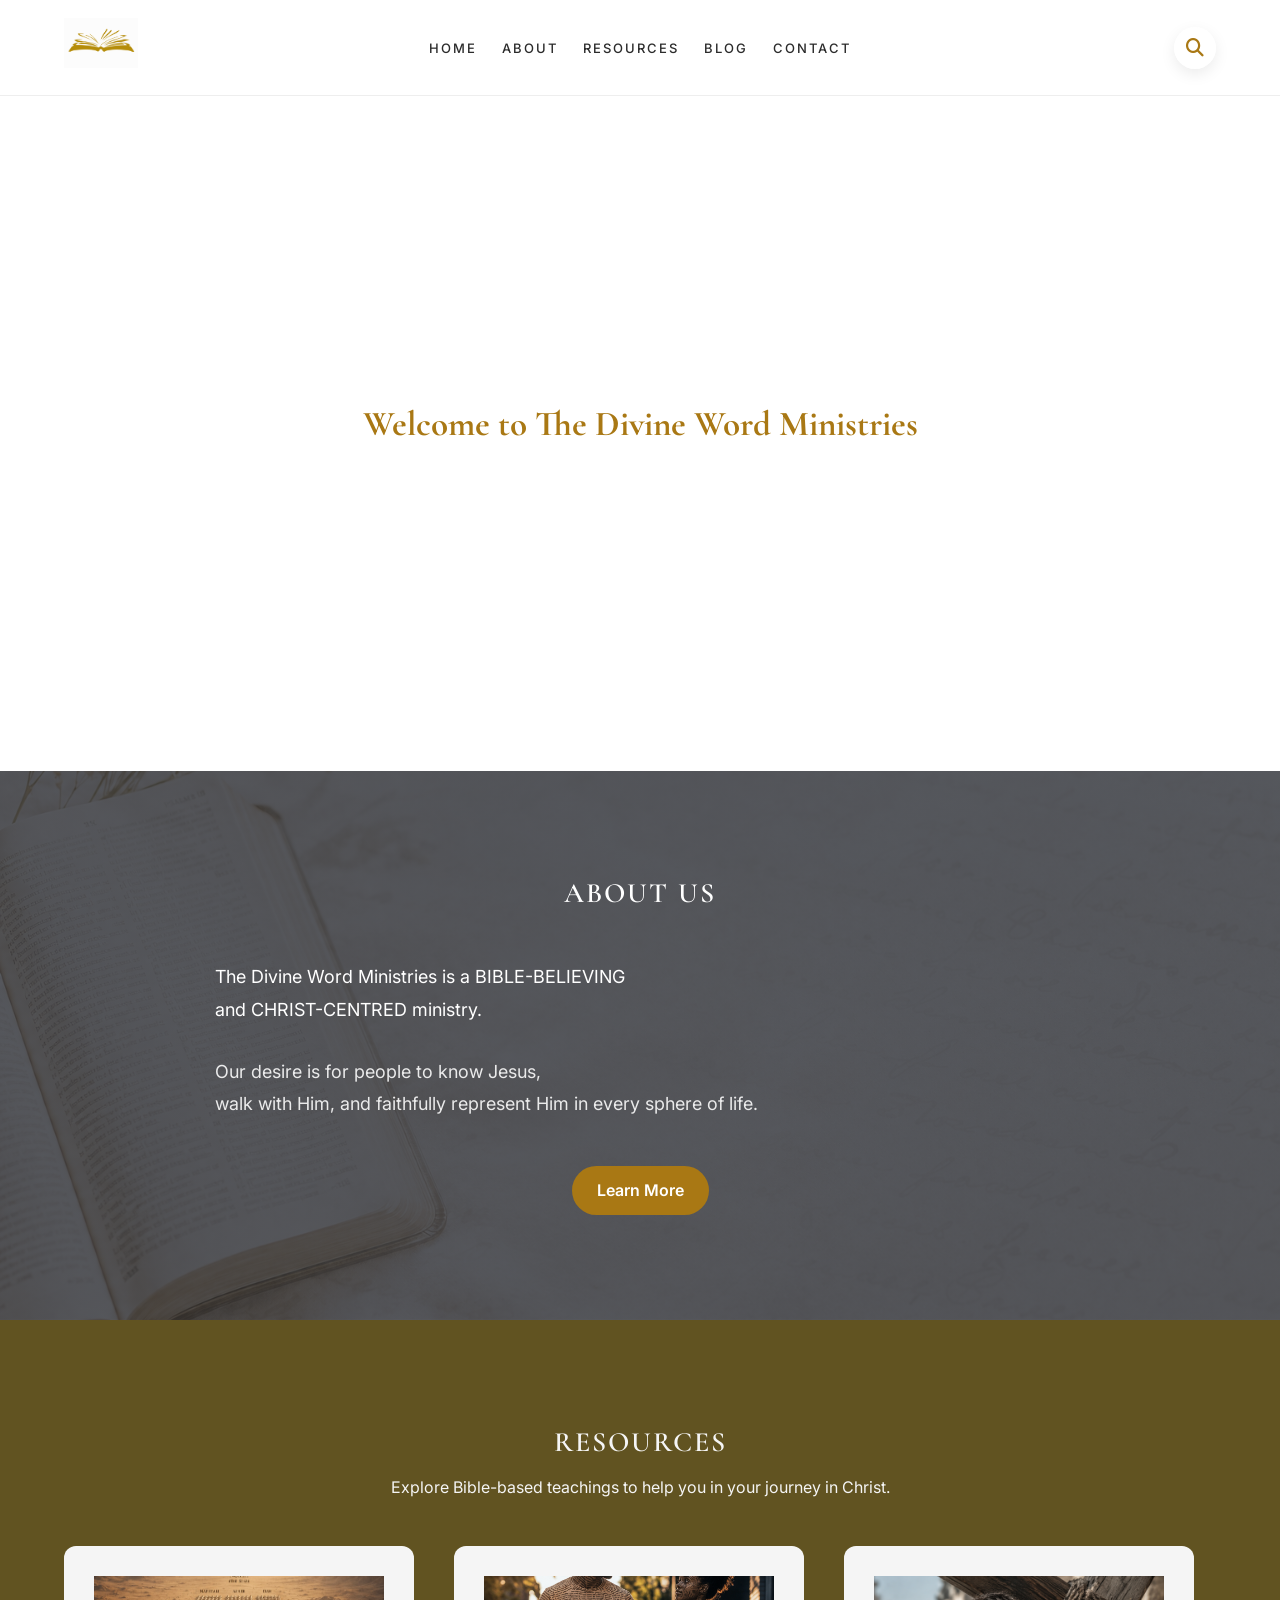
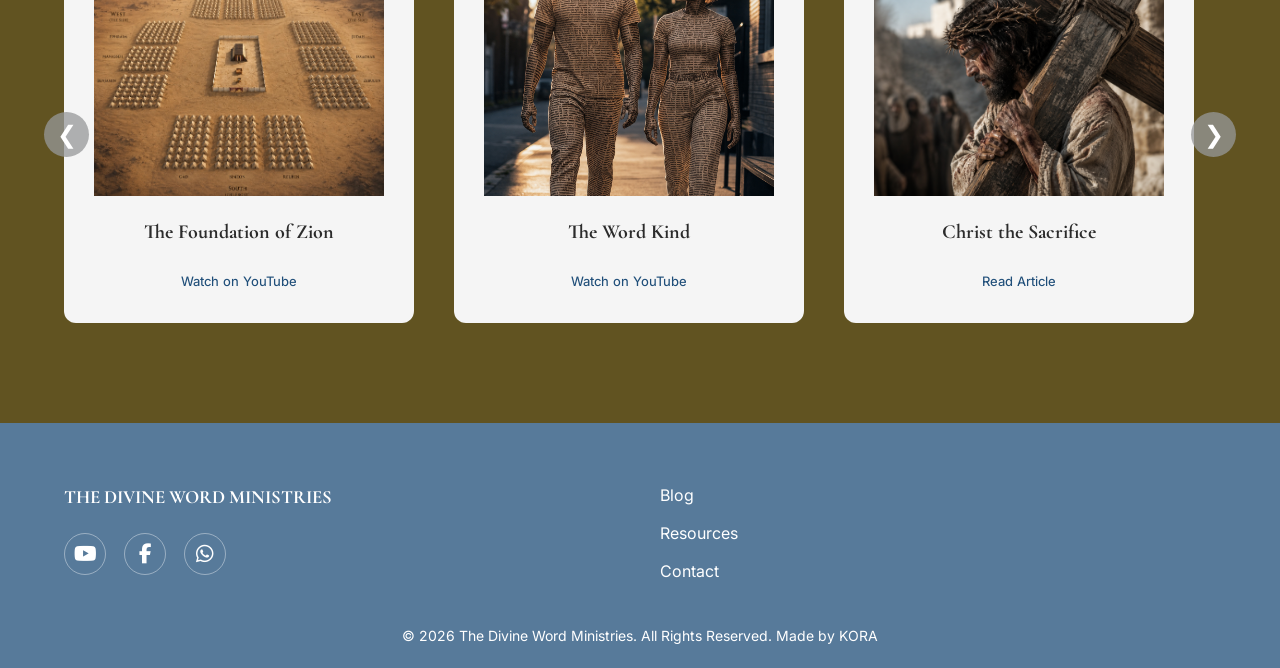
==== index.html @ 5ce54ec6 "touchups" ====
<!DOCTYPE html>
<html lang="en">
<head>
    <meta charset="UTF-8">
    <meta name="viewport" content="width=device-width, initial-scale=1.0">
    <title>The Divine Word Ministries | Teaching Christ. Raising Christ-centred People.</title>
    <link rel="icon" type="image/png" href="images/logo.png">
    <link rel="preconnect" href="https://fonts.googleapis.com">
    <link rel="preconnect" href="https://fonts.gstatic.com" crossorigin>
    <link href="https://fonts.googleapis.com/css2?family=Cormorant+Garamond:wght@500;600;700&family=Inter:wght@300;400;500;600&display=swap" rel="stylesheet">
    <link rel="stylesheet" href="https://cdnjs.cloudflare.com/ajax/libs/font-awesome/6.5.2/css/all.min.css">
    <link rel="stylesheet" href="styles.css">
   
</head>

<body>
<!-- ================= NAVIGATION ================= -->
<header>
    <div class="container nav-container">
        <!-- LOGO (IMAGE) -->
        <a href="index.html" class="logo">
            <img src="images/logo.png" alt="Divine Word Ministries Logo">
        </a>

        <nav>
            <ul class="nav-links">
                <li><a href="index.html">HOME</a></li>
                <li><a href="about.html">ABOUT</a></li>
                <li><a href="resources.html">RESOURCES</a></li>
                <li><a href="blog.html">BLOG</a></li>
                <li><a href="contact.html">CONTACT</a></li>
            </ul>
        </nav>

         <!-- SEARCH BUTTON -->
<div class="nav-actions">
    <a href="#" class="search-btn" aria-label="Search">
        <i class="fas fa-search"></i>
    </a>
</div>

        <!-- MOBILE MENU -->
        <div class="menu-btn">
            ☰
        </div>
    </div>

</header>
<!-- ================= HERO ================= -->
<section class="hero reveal">
    <div class="overlay" style="background-color: white;"></div>
    <div class="hero-content">
        <h1 style="color: var(--gold)">
            Welcome to The Divine Word Ministries</h1>

    </div>
</section>

<!-- ================= ABOUT PREVIEW ================= -->
<section class="about-preview reveal">
    <div class="container">
        <div class="section-heading">
            <h2 style="color: white;">
                About Us
            </h2>
        </div>
        <div class="about-content">
            
<p style="color:white">
The Divine Word Ministries is a 
<span style="color:white">
BIBLE-BELIEVING
</span>
<br>

and <span> CHRIST-CENTRED</span>
ministry.
</p>
            <p>Our desire is for people to know Jesus, <br>
                walk with Him,
               and faithfully represent Him in every sphere of life.</p>

            <div class="about-buttons">

                <a href="RESOURCES.html" class="btn gold">
                    Learn More</a>
            </div>
        </div>
    </div>

</section>

<!-- ================= RESOURCES ================= -->

<section class="resources reveal">
    <div class="container">
        <div class="section-heading">
            <h2 style="color: whitesmoke;">Resources</h2>
            <p style="color: whitesmoke;">Explore Bible-based teachings to help you in your journey in Christ.</p>
        </div>

        <div class="carousel-wrapper">
            <button class="carousel-btn left" onclick="scrollCarousel(this, -1)">
                &#10094;
            </button>

            <div class="resource-carousel">

                <!-- TEACHING CARD -->
                <div class="resource-slide">
                    <div class="resource-image">
                        <img src="images/zion.jpeg"
                             alt="Teaching">
                    </div>

                    <h4>
                       The Foundation of Zion
                    </h4>

                    <a href="https://youtu.be/WoTXXRtSz5A?si=sZ7Jd8FcUaFbHVf3"
                       target="_blank"
                       class="resource-link">
                       Watch on YouTube
                    </a>
                </div>

                <!-- TEACHING CARD -->

                <div class="resource-slide">

                    <div class="resource-image">
                        <img src="images/wordKind.png"
                             alt="Teaching">
                    </div>

                    <h4> The Word Kind</h4>
                    <a href="https://youtu.be/MDcb3KrWJTg?si=JA8hSaczJom7BCv"
                       target="_blank"
                       class="resource-link">
                       Watch on YouTube
                  </a>
                </div>

                <!-- BLOG CARD -->
                <div class="resource-slide">

                    <div class="resource-image">
                        <img src="images/Jesus.png"
                             alt="Jesus Christ">
                    </div>

                    <h4>Christ the Sacrifice</h4>

                    <a href="blog.html"
                       class="resource-link">
                       Read Article
                    </a>
                </div>

                <!-- BLOG CARD -->
                <div class="resource-slide">
                    <div class="resource-image">
                        <img src="images/harvest.png"
                             alt="Jesus Christ">
                    </div>

                    <h4>A Harvest of Many Seasons</h4>
                    <a href="harvest.html"
                       class="resource-link">
                       Read Article
                    </a>
                </div>
            </div>
            <button class="carousel-btn right" onclick="scrollCarousel(this, 1)">
                &#10095;
            </button>
        </div>
    </div>
</section>

<!-- ================= FOOTER ================= -->
<footer>
    <div class="container footer-grid">
        <div>
            <h3>
                THE DIVINE WORD MINISTRIES
        <div class="social-links">

    <a href="https://youtube.com/"
       target="_blank"
       aria-label="YouTube">
        <i class="fab fa-youtube"></i>
    </a>

    <a href="https://facebook.com/"
       target="_blank"
       aria-label="Facebook">
        <i class="fab fa-facebook-f"></i>
    </a>

    <a href="https://whatsapp.com/channel/0027VbCUIrP6rsR1pr3t3K3R"
       target="_blank"
       aria-label="WhatsApp">
        <i class="fab fa-whatsapp"></i>
    </a>

</div>
        </div>
        <div>
             <ul class="footer-links">
                <li><a href="resources.html">Blog</a></li>
                <li><a href="blog.html">Resources</a></li>
                <li><a href="contact.html">Contact</a></li>
            </ul>
        </div>
    </div>

    <div class="copyright">
        © 2026 The Divine Word Ministries.
        All Rights Reserved. Made by KORA
    </div>

</footer>

<script>
function scrollCarousel(button, direction) {
    const carousel = button.parentElement.querySelector(".resource-carousel");
    carousel.scrollBy({
        left: direction * 350,
        behavior: "smooth"
    });
}

/* ================= SCROLL REVEAL ================= */
const reveals = document.querySelectorAll(".reveal");
function revealSections() {

    reveals.forEach(section => {
        const windowHeight = window.innerHeight;
        const sectionTop = section.getBoundingClientRect().top;

        if (sectionTop < windowHeight - 120) {
            section.classList.add("active");
        }
    });

}
window.addEventListener("scroll", revealSections);
window.addEventListener("load", revealSections);

</script>

</body>
</html>
---- styles.css ----
/* ================= ROOT VARIABLES ================= */

:root {
    --navy: #1F4E79;
    --gold: #A97814;
    --white: #FFFFFF;
    --light: #F6F8FB;
    --text: #2B2B2B;
}

html {
    scroll-behavior: smooth;
}


/* ================= RESET ================= */

* {
    transition: all 0.25s ease-in-out;
    margin: 0;
    padding: 0;
    box-sizing: border-box;
}

body {
    font-family: 'Inter', sans-serif;
    color: var(--text);
    background: var(--white);
    line-height: 1.6;
}

/* ================= CONTAINER ================= */

.container {
    width: 90%;
    max-width: 1200px;
    margin: auto;
}

/* ================= NAVIGATION ================= */

header {
    position: sticky;
    top: 0;
    background: var(--white);
    z-index: 1000;
    border-bottom: 1px solid #eee;
}

.nav-container {
    display:grid;
    grid-template-columns:1fr auto 1fr;
    align-items:center;
    padding:18px 0;
}

nav{
    grid-column:2;
    justify-self:center;
}

.logo {
    font-family: 'Cormorant Garamond', serif;
    font-size: 19px;
    font-weight: 700;
    color: var(--navy);
    text-decoration: none;
    grid-column:1;
}

.logo img {
    height: 50px;
    width: auto;
    object-fit: contain;
    animation: breathe 5s ease-in-out infinite;
    transform-origin: center;
}

@keyframes breathe {
    0%, 100% {
        transform: scale(1) translateY(0);
    }

    50% {
        transform: scale(1.03) translateY(-2px);
    }
}

.nav-links {
    display: flex;
    gap: 25px;
    list-style: none;
}

.nav-links a {
    text-decoration: none;
    color: var(--text);
    position: relative;
    font-weight: 500;
    text-transform: uppercase;
    font-size: 13px;
    transition: 0.3s;
    font-family: 'Inter', sans-serif;
    letter-spacing: 2px;
}

.nav-links a::after {
    content: "";
    position: absolute;
    left: 0;
    bottom: -5px;
    width: 0%;
    height: 2px;
    background: var(--gold);
    transition: width 0.3s ease;
}

.nav-links a:hover::after {
    width: 100%;
}

.nav-links a:hover {
    color: var(--gold);
}

/* RIGHT NAV ACTIONS */
.nav-actions {
    justify-self: end;
    display:flex;
    align-items:center;
    grid-column:3;
}


/* SEARCH BUTTON */

.search-btn {
    width: 42px;
    height: 42px;
    display: flex;
    align-items: center;
    justify-content: center;
    border-radius: 50%;
    color: var(--gold);
    background: rgba(255,255,255,0.8);
    font-size: 18px;
    text-decoration: none;
    transition: .3s ease;
    box-shadow: 0 5px 15px rgba(0,0,0,.08);
}

.search-btn:hover {
    background: var(--gold);
    color: white;
    transform: translateY(-2px);
}

/* Mobile menu button */

.menu-btn {
    display: none;
    font-size: 26px;
    cursor: pointer;
}

/* ================= HERO ================= */

.hero{
    position:relative;
    height:75vh;
    display:flex;
    align-items:center;
    justify-content:center;
    text-align:center;
    color:var(--navy);
    background:url("images/hero.jpg") center/cover no-repeat;

}

.hero .overlay{
    position:absolute;
    inset:0;
    background:rgba(31, 78, 121, 0.75);
}

.hero-content{
    position:relative;
    max-width:800px;
    padding:20px;
}

.hero-small{
    font-family:'Inter',sans-serif;
    text-transform:uppercase;
    letter-spacing:2px;
    font-size:14px;
    font-weight:600;
    color:white;
}

.hero h1{
    font-family:'Cormorant Garamond',serif;
    font-size:35px;
    line-height:1.2;
    margin-bottom:20px;
    color:white;

}

.hero p{
    font-size:17px;
    margin-bottom:30px;
    color:rgb(245, 232, 232);
}

/* ================= BUTTONS ================= */

.btn {
    display: inline-block;
    padding: 12px 25px;
    border-radius: 30px;
    text-decoration: none;
    font-weight: 600;
    transition: 0.3s;
    margin: 5px;
}

.btn.gold {
    background: var(--gold);
    color: var(--white);
}

.btn.gold:hover {
    background: #c49f2f;
}

.btn.white{

    border:2px solid var(--navy);

    color:var(--navy);

}

.btn.white:hover{

    background:var(--navy);

    color:white;

}
/* ================= SECTIONS ================= */

section {
    padding: 80px 0;
}

.section-heading {
    text-align: center;
    margin-bottom: 50px;
}

.section-heading h2 {
    font-family: 'Cormorant Garamond', serif;
    font-size: 42px;
    font-weight: 600;
    text-transform: uppercase;
    letter-spacing: 2px;
    color: var(--gold);
}
.section-heading p {
    margin-top: 10px;
    color: #353535;
}

/* ================= ABOUT PREVIEW ================= */
.about-preview{
    position:relative;
    padding:100px 0;
    background:
        linear-gradient(
            rgba(10,15,25,.68),
            rgba(10,15,25,.68)
        ),
        url("images/blog.png");
    background-size:cover;
    background-position:center;
    background-repeat:no-repeat;
    background-attachment:fixed;
}

.about-content{
    max-width:850px;
    margin:auto;
    text-align:justify;
}

.intro-text{
    font-family: 'Inter', sans-serif;
    color: var(--black);
    font-size: 20px;
    margin: 20px 0;
    line-height:1.4;
    color:rgba(255,255,255,.95);
    font-weight:300;
}

.intro-text span{
    color:var(--gold);
    font-weight:600;
    text-transform:uppercase;
}

.about-content p:not(.intro-text){
    font-family:'Inter',sans-serif;
    font-size:18px;
    line-height:1.8;
    margin-top:30px;
    color:rgba(255,255,255,.88);

}

.about-buttons{
    margin-top:40px;
    display:flex;
    justify-content:center;
    gap:20px;

}
/* ================= SECONDARY BUTTON ================= */

.btn.outline {
    background: transparent;
    color: white;
    border: 2px solid white;
}

.btn.outline:hover {
    background: var(--navy);
    color: white;
}

/* ================= RESOURCES ================= */
.resources{
    background:
        #615321
        url("images/hero.jpg");
    background-size: cover;
    background-position: center;
    padding:100px 0;
}

.resources h2{
    color: white;
}


.carousel-wrapper {
    position: relative;
    display: flex;
    align-items: center;
}

.resource-carousel {
    display: flex;
    gap: 40px;
    overflow: hidden;
    scroll-behavior: smooth;
    width: 100%;
}

.resource-slide {
    min-width: 350px;
    background: whitesmoke;
    padding: 30px;
    border-radius: 12px;
    text-align: center;
    transition: 0.3s ease;
}

.resource-slide:hover {
    transform: translateY(-5px);
    box-shadow: 0 10px 25px rgba(0,0,0,0.08);
}


.resource-slide h4 {
    font-family: 'Cormorant Garamond', serif;
    color: var(--black);
    font-size: 20px;
    margin: 20px 0;
}

.resource-link {
    color: var(--navy);
    text-decoration: none;
    font-weight: 450;
    font-size: small;
}

.resource-link:hover {
    opacity: 0.75;
}

/* ================= RESOURCE IMAGE ================= */
.resource-image {
    width: 100%;
    height: 220px;
    overflow: hidden;
    margin-bottom: 20px;
}

.resource-image img {

    width:100%;
    height:100%;
    object-fit:cover;
    display:block;
    transition: transform 0.3s ease;

}

.resource-slide:hover .resource-image img {
    transform: scale(1.05);
}

/* ================= CAROUSEL BUTTONS ================= */
.carousel-btn {
    position: absolute;
    z-index: 5;
    width: 45px;
    height: 45px;
    border-radius: 50%;
    border: white;
    background: rgba(151, 152, 154, 0.75);
    color: white;
    font-size: 24px;
    cursor: pointer;
    transition: 0.3s ease;
}

.carousel-btn:hover {
    transform: scale(1.1);
}

.carousel-btn.left {
    left: -20px;
}

.carousel-btn.right {
    right: -20px;
}

/* ================= FOOTER ================= */

footer {
    
    background: rgba(31, 78, 121, 0.75);
    color: var(--white);
    padding: 60px 0 20px;
    box-shadow: 0 -4px 20px rgba(0,0,0,0.08);
}

.footer-grid {
    display: grid;
    grid-template-columns: 1fr 1fr;
    gap: 40px;
}

footer h3, footer h4 {
    font-family: 'Cormorant Garamond', serif;
    margin-bottom: 10px;
}

footer p {
    margin-bottom: 8px;
}

/* ================= SOCIAL ICONS ================= */
.social-links {
    display: flex;
    gap: 18px;
    margin-top: 20px;
}

.social-links a {
    width: 42px;
    height: 42px;
    display: flex;
    align-items: center;
    justify-content: center;
    border-radius: 50%;
    color: white;
    font-size: 20px;
    text-decoration: none;
    border: 1px solid rgba(255,255,255,0.4);
    transition: 0.3s ease;
}

.social-links a:hover {
    color: var(--gold);
    background: white;
    transform: translateY(-4px);
}

.copyright {
    text-align: center;
    margin-top: 40px;
    font-size: 14px;
}

.footer-links{
    display:flex;
    list-style: none;
    flex-direction:column;
    gap:12px;
}

.footer-links a{
    color:white;
    text-decoration:none;
    transition:.3s ease;
}

.footer-links a:hover{
    color:rgb(102, 93, 40);
    padding-left:5px;
}

/* ================= SCROLL REVEAL ================= */

.reveal {
    opacity: 0;
    transform: translateY(60px);
    transition:
        opacity 0.9s ease,
        transform 0.9s ease;
}


.reveal.active {
    opacity: 1;
    transform: translateY(0);
}

/* ==========================================
   BLOG PAGE BACKGROUND
========================================== */
body.blog-page{

    background-image:
        linear-gradient(
            rgba(244,243,239,0.45),
            rgba(248,246,240,0.45)
        ),
        url("images/blog.png");
    background-size:cover;
    background-position:center;
    background-repeat:no-repeat;
    background-attachment:fixed;
    min-height:100vh;
}
.blog-hero{
    padding:100px 0 60px;
}

/* ==========================================
   FEATURED ARTICLE
========================================== */

.featured-blog{
    padding:70px 0;
}


.featured-blog .container{
    max-width:1100px;
    margin:auto;
    display:grid;
    grid-template-columns: 1fr 1fr;
    gap:45px;
    align-items:center;
    background:rgba(236, 229, 229, 0.95);
    padding:35px;
    border-radius:18px;
    backdrop-filter:blur(8px);
    box-shadow:
    0 15px 40px rgba(0,0,0,.08);
}


.featured-blog img{
    width:100%;
    height:380px;
    object-fit:cover;
    border-radius:15px;
}


.featured-content h2{
    font-family:'Cormorant Garamond',serif;
    color:var(--navy);
    font-size:30px;
    line-height:1.1;
    margin-bottom:20px;
}

.featured-content p{
    font-size:17px;
    line-height:1.8;
    color:#353434;
    margin-bottom:30px;
}

/* ==========================================
   ARTICLE GRID
========================================== */
.blog-grid{
    padding:70px 0 100px;
}
.blog-grid .container{
    max-width:1100px;
    margin:auto;
}

.section-heading{
    text-align:center;
    margin-bottom:45px;
}

.section-heading h2{
    font-family:'Cormorant Garamond',serif;
    font-size:28px;
    color:var(--navy);
}

.articles{
    display:grid;
    grid-template-columns:repeat(3,1fr);
    gap:30px;
}

/* ==========================================
   ARTICLE CARDS
========================================== */
.article-card{
    background:rgba(255,255,255,.96);
    border-radius:16px;
    overflow:hidden;
    box-shadow:
    0 12px 35px rgba(0,0,0,.07);
    transition:.35s ease;
}

.article-card:hover{
    transform:translateY(-8px);
}

.article-card img{
    width:100%;
    height:210px;
    object-fit:cover;
}

.article-card h3{
    font-family:'Cormorant Garamond',serif;
    color:var(--black);
    font-size:20px;
    line-height:1.2;
    margin:20px 25px 15px;
}

.article-card a{
    display:inline-block;
    margin:0 25px 25px;
    color:var(--gold);
    text-decoration:none;
    font-weight:600;
    letter-spacing:1px;
}

/* ================= ARTICLE PAGE ================= */
.article-page{
    padding:90px 0 120px;
}

.article-container{
    max-width:1100px;
}

.article-intro{
    display:grid;
    grid-template-columns:420px 1fr;
    gap:55px;
    align-items:center;
    margin-bottom:70px;
}

.article-image img{
    width:100%;
    height:500px;
    object-fit:cover;
    border-radius:20px;
    box-shadow:0 25px 50px rgba(0,0,0,.12);
}

.article-category{
    color:var(--gold);
    letter-spacing:3px;
    text-transform:uppercase;
    font-size:13px;
    font-weight:600;
}

.article-summary h2{
    font-family:'Cormorant Garamond',serif;
    font-size:52px;
    color:var(--gold);
    margin:15px 0
}

.article-scripture{
    font-size:20px;
    color:#555;
    line-height:1.8;
    margin-bottom:30px;
}

.article-summary p{
    line-height:2;
    color:#444;
}

.article-body{
    max-width:850px;
    margin:auto;
}

.article-body p{
    margin-bottom:30px;
    font-size:18px;
    line-height:2;
    text-align:justify;
    color:#444;
}

/* ==========================================
   RESPONSIVE
========================================== */


@media(max-width:900px){

    .featured-blog .container{
        grid-template-columns:1fr;
    }

    .articles{
        grid-template-columns:repeat(2,1fr);
    }
}

@media(max-width:600px){
    .articles{
        grid-template-columns:1fr;
    }
    .featured-content h2{
        font-size:38px;
    }
}
/* ================= RESPONSIVE ================= */

@media (max-width: 768px) {

    .nav-links {
        display: none;
        flex-direction: column;
        background: var(--white);
        position: absolute;
        top: 70px;
        right: 20px;
        padding: 20px;
        box-shadow: 0 10px 20px rgba(0,0,0,0.1);
    }

    .menu-btn {
        display: block;
    }

    .hero h1 {
        font-size: 34px;
    }

     .about-grid{
        grid-template-columns:1fr;
    }


    .about-image img{
        height:350px;
    }


    .about-content h3{

        font-size:36px;

    }

    .resource-grid {
        grid-template-columns: 1fr;
    }

    .footer-grid {
        grid-template-columns: 1fr;
        text-align: center;
    }
}
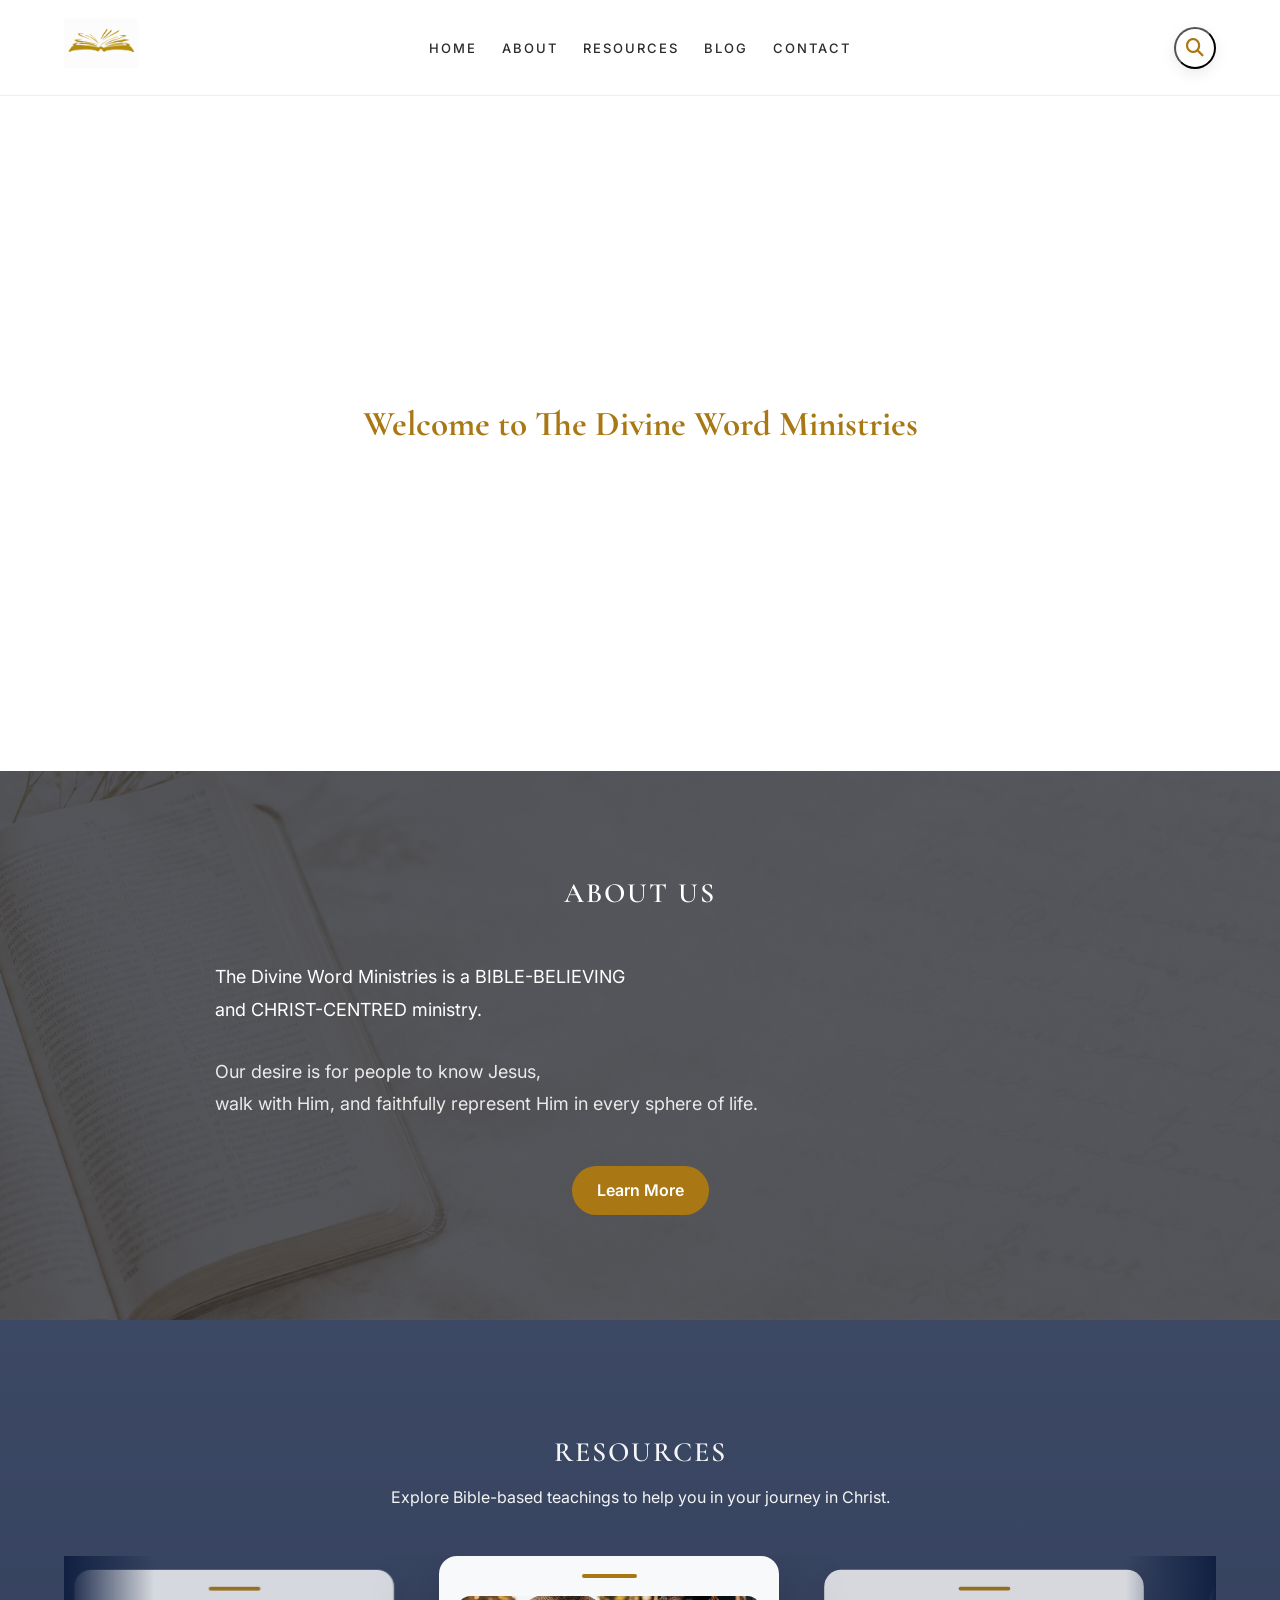
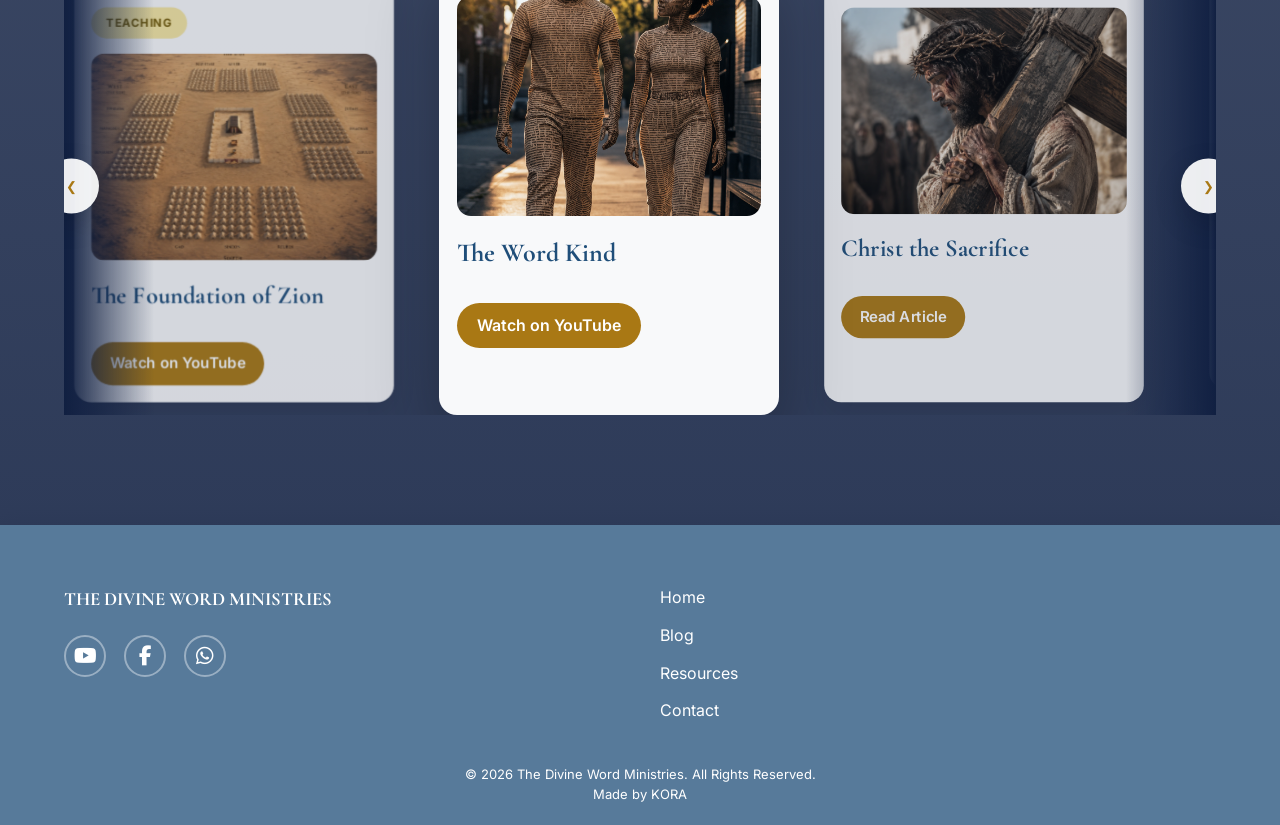
==== commit 6a789787: "updates" ====
--- a/index.html
+++ b/index.html
@@ -32,20 +32,50 @@
             </ul>
         </nav>
 
-         <!-- SEARCH BUTTON -->
-<div class="nav-actions">
-    <a href="#" class="search-btn" aria-label="Search">
-        <i class="fas fa-search"></i>
-    </a>
-</div>
-
         <!-- MOBILE MENU -->
         <div class="menu-btn">
             ☰
         </div>
+
+         <div class="nav-actions">
+
+            <button class="search-btn" id="searchBtn" aria-label="Search">
+                <i class="fas fa-search"></i>
+            </button>
+
+            <button class="menu-btn" aria-label="Menu">
+                <i class="fas fa-bars"></i>
+            </button>
+
+        </div>
     </div>
 
 </header>
+
+<!-- ================= SEARCH OVERLAY ================= -->
+
+<div class="search-overlay" id="searchOverlay">
+
+    <div class="search-box">
+
+        <button class="close-search" id="closeSearch">
+            <i class="fas fa-times"></i>
+        </button>
+
+        <h2>Search Divine Word Ministries</h2>
+
+        <input
+            type="text"
+            id="searchInput"
+            placeholder="Search sermons, articles, pages..."
+        >
+
+        <div id="searchResults"></div>
+
+    </div>
+
+</div>
+
 <!-- ================= HERO ================= -->
 <section class="hero reveal">
     <div class="overlay" style="background-color: white;"></div>
@@ -82,7 +112,7 @@
 
             <div class="about-buttons">
 
-                <a href="RESOURCES.html" class="btn gold">
+                <a href="about.html" class="btn gold">
                     Learn More</a>
             </div>
         </div>
@@ -91,7 +121,6 @@
 </section>
 
 <!-- ================= RESOURCES ================= -->
-
 <section class="resources reveal">
     <div class="container">
         <div class="section-heading">
@@ -108,6 +137,10 @@
 
                 <!-- TEACHING CARD -->
                 <div class="resource-slide">
+
+                    <span class="resource-badge teaching">
+    Teaching
+</span>
                     <div class="resource-image">
                         <img src="images/zion.jpeg"
                              alt="Teaching">
@@ -143,6 +176,8 @@
 
                 <!-- BLOG CARD -->
                 <div class="resource-slide">
+
+                    
 
                     <div class="resource-image">
                         <img src="images/Jesus.png"
@@ -208,6 +243,7 @@
         </div>
         <div>
              <ul class="footer-links">
+                <li><a href="index.html">Home</a></li>
                 <li><a href="resources.html">Blog</a></li>
                 <li><a href="blog.html">Resources</a></li>
                 <li><a href="contact.html">Contact</a></li>
@@ -216,20 +252,134 @@
     </div>
 
     <div class="copyright">
-        © 2026 The Divine Word Ministries.
-        All Rights Reserved. Made by KORA
+        © 2026 The Divine Word Ministries. All Rights Reserved. <br>Made by KORA
     </div>
 
 </footer>
 
 <script>
-function scrollCarousel(button, direction) {
-    const carousel = button.parentElement.querySelector(".resource-carousel");
+const carousel = document.querySelector(".resource-carousel");
+
+const card = document.querySelector(".resource-slide");
+
+const scrollAmount = card.offsetWidth + 40;
+
+let autoSlide = setInterval(nextSlide,5000);
+
+function nextSlide(){
+
+    if(
+        carousel.scrollLeft + carousel.clientWidth
+        >=
+        carousel.scrollWidth - 5
+    ){
+
+        carousel.scrollTo({
+
+            left:0,
+
+            behavior:"smooth"
+
+        });
+
+    }
+
+    else{
+
+        carousel.scrollBy({
+
+            left:scrollAmount,
+
+            behavior:"smooth"
+
+        });
+
+    }
+
+}
+
+function scrollCarousel(button,direction){
+
+    clearInterval(autoSlide);
+
     carousel.scrollBy({
-        left: direction * 350,
-        behavior: "smooth"
+
+        left:direction*scrollAmount,
+
+        behavior:"smooth"
+
     });
+
+    autoSlide=setInterval(nextSlide,5000);
+
 }
+
+carousel.addEventListener("mouseenter",()=>{
+
+    clearInterval(autoSlide);
+
+});
+
+carousel.addEventListener("mouseleave",()=>{
+
+    autoSlide=setInterval(nextSlide,5000);
+
+});
+
+const slides = document.querySelectorAll(".resource-slide");
+
+function updateActiveCard(){
+
+    const center =
+        carousel.scrollLeft +
+        carousel.clientWidth/2;
+
+    slides.forEach(slide=>{
+
+        slide.classList.remove("active");
+        slide.classList.remove("neighbour");
+
+    });
+
+    let closest = null;
+
+    let distance = Infinity;
+
+    slides.forEach(slide=>{
+
+        const slideCenter =
+            slide.offsetLeft +
+            slide.offsetWidth/2;
+
+        const d = Math.abs(center-slideCenter);
+
+        if(d<distance){
+
+            distance=d;
+
+            closest=slide;
+
+        }
+
+    });
+
+    if(closest){
+
+        closest.classList.add("active");
+
+        if(closest.previousElementSibling)
+            closest.previousElementSibling.classList.add("neighbour");
+
+        if(closest.nextElementSibling)
+            closest.nextElementSibling.classList.add("neighbour");
+
+    }
+
+}
+
+carousel.addEventListener("scroll",updateActiveCard);
+
+updateActiveCard();
 
 /* ================= SCROLL REVEAL ================= */
 const reveals = document.querySelectorAll(".reveal");
@@ -248,6 +398,117 @@
 window.addEventListener("scroll", revealSections);
 window.addEventListener("load", revealSections);
 
+/* ================= MENU BUTTON ================= */
+
+const menuBtn = document.querySelector(".menu-btn");
+
+const nav = document.querySelector("nav");
+
+menuBtn.addEventListener("click", ()=>{
+
+    nav.classList.toggle("active");
+
+});
+
+document.querySelectorAll(".nav-links a").forEach(link=>{
+
+    link.addEventListener("click",()=>{
+
+        nav.classList.remove("active");
+
+    });
+
+});
+
+document.addEventListener("click",(e)=>{
+
+    if(
+        !nav.contains(e.target) &&
+        !menuBtn.contains(e.target)
+    ){
+        nav.classList.remove("active");
+    }
+
+});
+
+/* ================= search BUTTON ================= */
+
+const searchBtn=document.getElementById("searchBtn");
+
+const overlay=document.getElementById("searchOverlay");
+
+const closeSearch=document.getElementById("closeSearch");
+
+searchBtn.addEventListener("click",()=>{
+
+    overlay.classList.add("active");
+
+    searchInput.focus();
+
+});
+
+closeSearch.addEventListener("click",()=>{
+
+    overlay.classList.remove("active");
+
+});
+
+overlay.addEventListener("click",(e)=>{
+
+    if(e.target===overlay){
+
+        overlay.classList.remove("active");
+
+    }
+
+});
+
+const searchInput=document.getElementById("searchInput");
+
+const results=document.getElementById("searchResults");
+
+searchInput.addEventListener("input",()=>{
+
+const value=searchInput.value.toLowerCase();
+
+results.innerHTML="";
+
+if(value==="") return;
+
+const matches=pages.filter(page=>
+
+page.title.toLowerCase().includes(value) ||
+
+page.text.toLowerCase().includes(value)
+
+);
+
+if(matches.length===0){
+
+results.innerHTML="<p>No results found.</p>";
+
+return;
+
+}
+
+matches.forEach(page=>{
+
+results.innerHTML+=`
+
+<div class="search-result">
+
+<a href="${page.url}">${page.title}</a>
+
+<p>${page.text}</p>
+
+</div>
+
+`;
+
+});
+
+});
+
 </script>
 
 </body>
--- a/styles.css
+++ b/styles.css
@@ -153,6 +153,174 @@
     background: var(--gold);
     color: white;
     transform: translateY(-2px);
+}
+
+/* ================= SEARCH OVERLAY ================= */
+
+.search-overlay{
+
+    position:fixed;
+    inset:0;
+
+    background:rgba(0,0,0,.65);
+
+    display:flex;
+
+    justify-content:center;
+    align-items:flex-start;
+
+    padding-top:100px;
+
+    opacity:0;
+    visibility:hidden;
+
+    transition:.35s;
+
+    z-index:3000;
+
+}
+
+.search-overlay.active{
+
+    opacity:1;
+    visibility:visible;
+
+}
+
+.search-box{
+
+    width:min(650px,90%);
+
+    background:white;
+
+    border-radius:18px;
+
+    padding:35px;
+
+    box-shadow:0 25px 60px rgba(0,0,0,.2);
+
+    animation:searchDrop .35s;
+
+}
+
+.search-box h2{
+
+    font-family:'Cormorant Garamond', serif;
+
+    color:var(--navy);
+
+    margin-bottom:20px;
+
+    text-align:center;
+
+}
+
+.search-box input{
+
+    width:100%;
+
+    padding:16px;
+
+    border:1px solid #ddd;
+
+    border-radius:12px;
+
+    font-size:16px;
+
+    outline:none;
+
+    transition:.3s;
+
+}
+
+.search-box input:focus{
+
+    border-color:var(--gold);
+
+    box-shadow:0 0 12px rgba(212,175,55,.25);
+
+}
+
+.close-search{
+
+    float:right;
+
+    border:none;
+
+    background:none;
+
+    font-size:22px;
+
+    cursor:pointer;
+
+    color:#777;
+
+}
+
+.close-search:hover{
+
+    color:var(--gold);
+
+}
+
+#searchResults{
+
+    margin-top:25px;
+
+}
+
+.search-result{
+
+    padding:14px 0;
+
+    border-bottom:1px solid #eee;
+
+}
+
+.search-result:last-child{
+
+    border-bottom:none;
+
+}
+
+.search-result a{
+
+    text-decoration:none;
+
+    color:var(--navy);
+
+    font-weight:600;
+
+}
+
+.search-result p{
+
+    font-size:14px;
+
+    color:#666;
+
+    margin-top:5px;
+
+}
+
+@keyframes searchDrop{
+
+    from{
+
+        transform:translateY(-25px);
+
+        opacity:0;
+
+    }
+
+    to{
+
+        transform:translateY(0);
+
+        opacity:1;
+
+    }
+
 }
 
 /* Mobile menu button */
@@ -342,12 +510,25 @@
 
 /* ================= RESOURCES ================= */
 .resources{
-    background:
-        #615321
-        url("images/hero.jpg");
-    background-size: cover;
-    background-position: center;
-    padding:100px 0;
+    position:relative;
+    background:url("images/hero.jpg") center/cover no-repeat;
+    padding:110px 0;
+    overflow:hidden;
+}
+
+.resources::before{
+    content:"";
+    position:absolute;
+    inset:0;
+    background:linear-gradient(
+        rgba(17,32,66,.82),
+        rgba(17,32,66,.88)
+    );
+}
+
+.resources .container{
+    position:relative;
+    z-index:2;
 }
 
 .resources h2{
@@ -355,34 +536,152 @@
 }
 
 
-.carousel-wrapper {
-    position: relative;
-    display: flex;
-    align-items: center;
-}
-
-.resource-carousel {
-    display: flex;
-    gap: 40px;
-    overflow: hidden;
-    scroll-behavior: smooth;
-    width: 100%;
-}
-
-.resource-slide {
-    min-width: 350px;
-    background: whitesmoke;
-    padding: 30px;
-    border-radius: 12px;
-    text-align: center;
-    transition: 0.3s ease;
-}
-
-.resource-slide:hover {
-    transform: translateY(-5px);
-    box-shadow: 0 10px 25px rgba(0,0,0,0.08);
-}
-
+.carousel-wrapper{
+
+    position:relative;
+
+    overflow:hidden;
+
+}
+
+.carousel-wrapper::before,
+.carousel-wrapper::after{
+
+    content:"";
+
+    position:absolute;
+
+    top:0;
+
+    width:90px;
+
+    height:100%;
+
+    z-index:4;
+
+    pointer-events:none;
+
+}
+
+.carousel-wrapper::before{
+
+    left:0;
+
+    background:
+    linear-gradient(to right,
+    rgba(17,32,66,1),
+    transparent);
+
+}
+
+.carousel-wrapper::after{
+
+    right:0;
+
+    background:
+    linear-gradient(to left,
+    rgba(17,32,66,1),
+    transparent);
+
+}
+
+.resource-carousel{
+
+    display:flex;
+
+    gap:35px;
+
+    width:100%;
+
+    overflow-x:auto;
+
+    scroll-behavior:smooth;
+
+    scroll-snap-type:x mandatory;
+
+    scrollbar-width:none;
+
+}
+
+.resource-carousel::-webkit-scrollbar{
+
+    display:none;
+
+}
+
+.resource-slide{
+
+    min-width:340px;
+     scroll-snap-align:center;
+    background:rgba(255,255,255,.97);
+
+    border-radius:18px;
+
+    overflow:hidden;
+
+    padding:18px;
+
+    transition:all .5s ease;
+
+    transform:scale(.88);
+
+    opacity:.65;
+
+    filter:blur(.2px);
+
+    box-shadow:0 12px 30px rgba(0,0,0,.12);
+
+}
+
+.resource-slide.active{
+
+    transform:scale(1);
+
+    opacity:1;
+
+    filter:none;
+
+    box-shadow:0 30px 70px rgba(0,0,0,.28);
+
+    z-index:3;
+
+}
+
+.resource-slide::before{
+
+    content:"";
+
+    display:block;
+
+    width:55px;
+
+    height:4px;
+
+    margin:0 auto 18px;
+
+    background:var(--gold);
+
+    border-radius:20px;
+
+}
+
+.resource-slide.neighbour{
+
+    transform:scale(.94);
+
+    opacity:.82;
+
+}
+
+.resource-slide:hover{
+
+    transform:
+    translateY(-10px);
+
+    box-shadow:
+    0 30px 60px rgba(0,0,0,.22);
+
+}
 
 .resource-slide h4 {
     font-family: 'Cormorant Garamond', serif;
@@ -391,23 +690,40 @@
     margin: 20px 0;
 }
 
-.resource-link {
-    color: var(--navy);
-    text-decoration: none;
-    font-weight: 450;
-    font-size: small;
-}
-
-.resource-link:hover {
-    opacity: 0.75;
-}
-
+.resource-link{
+
+    display:inline-block;
+
+    margin-top:15px;
+
+    padding:10px 20px;
+
+    border-radius:30px;
+
+    background:var(--gold);
+
+    color:white;
+
+    text-decoration:none;
+
+    transition:.3s;
+
+    font-weight:600;
+
+}
+
+.resource-link:hover{
+
+    background:var(--navy);
+
+}
 /* ================= RESOURCE IMAGE ================= */
 .resource-image {
     width: 100%;
     height: 220px;
     overflow: hidden;
     margin-bottom: 20px;
+    border-radius:14px ;
 }
 
 .resource-image img {
@@ -416,31 +732,108 @@
     height:100%;
     object-fit:cover;
     display:block;
-    transition: transform 0.3s ease;
+    transition:
+
+        transform .6s ease,
+
+        filter .6s ease;
+
+}
+
+.resource-slide:hover img{
+
+    transform:scale(1.08);
+
+    filter:brightness(1.05);
 
 }
 
 .resource-slide:hover .resource-image img {
-    transform: scale(1.05);
+   
+        transform:scale(1.02);
+}
+
+.resource-badge{
+
+    display:inline-block;
+
+    padding:7px 16px;
+
+    border-radius:50px;
+
+    font-size:12px;
+
+    font-weight:700;
+
+    letter-spacing:1px;
+
+    text-transform:uppercase;
+
+    margin-bottom:16px;
+
+}
+
+.resource-badge.teaching{
+
+    background:#F5E6A1;
+
+    color:#6E5600;
+
+}
+
+.resource-slide h4{
+
+    font-family:'Cormorant Garamond', serif;
+
+    font-size:26px;
+
+    line-height:1.3;
+
+    margin:18px 0;
+
+    color:var(--navy);
+
 }
 
 /* ================= CAROUSEL BUTTONS ================= */
-.carousel-btn {
-    position: absolute;
-    z-index: 5;
-    width: 45px;
-    height: 45px;
-    border-radius: 50%;
-    border: white;
-    background: rgba(151, 152, 154, 0.75);
-    color: white;
-    font-size: 24px;
-    cursor: pointer;
-    transition: 0.3s ease;
-}
-
-.carousel-btn:hover {
-    transform: scale(1.1);
+.carousel-btn{
+
+    position:absolute;
+
+    top:50%;
+
+    transform:translateY(-50%);
+
+    z-index:5;
+
+    width:55px;
+
+    height:55px;
+
+    border-radius:50%;
+
+    border:none;
+
+    background:rgba(255,255,255,.92);
+
+    color:var(--gold);
+
+    cursor:pointer;
+
+    transition:.3s;
+
+    box-shadow:0 10px 30px rgba(0,0,0,.15);
+
+}
+
+.carousel-btn:hover{
+
+    background:var(--gold);
+
+    color:white;
+
+    transform:translateY(-50%) scale(1.08);
+
 }
 
 .carousel-btn.left {
@@ -493,7 +886,7 @@
     color: white;
     font-size: 20px;
     text-decoration: none;
-    border: 1px solid rgba(255,255,255,0.4);
+    border: 2px solid rgba(255,255,255,0.4);
     transition: 0.3s ease;
 }
 
@@ -506,7 +899,7 @@
 .copyright {
     text-align: center;
     margin-top: 40px;
-    font-size: 14px;
+    font-size: 13px;
 }
 
 .footer-links{
@@ -772,21 +1165,6 @@
 
 @media (max-width: 768px) {
 
-    .nav-links {
-        display: none;
-        flex-direction: column;
-        background: var(--white);
-        position: absolute;
-        top: 70px;
-        right: 20px;
-        padding: 20px;
-        box-shadow: 0 10px 20px rgba(0,0,0,0.1);
-    }
-
-    .menu-btn {
-        display: block;
-    }
-
     .hero h1 {
         font-size: 34px;
     }
@@ -815,4 +1193,122 @@
         grid-template-columns: 1fr;
         text-align: center;
     }
+}
+
+/* ================= MOBILE NAV ================= */
+
+@media (max-width: 768px){
+
+    .nav-container{
+        display:flex;
+        justify-content:space-between;
+        align-items:center;
+        position:relative;
+    }
+
+    .logo{
+        flex:1;
+    }
+
+    .nav-actions{
+        display:flex;
+        flex-direction:column;
+        gap:10px;
+        align-items:flex-end;
+    }
+
+    .menu-btn{
+        display:flex;
+        justify-content:center;
+        align-items:center;
+
+        width:42px;
+        height:42px;
+
+        border-radius:50%;
+        background:white;
+        color:var(--gold);
+
+        cursor:pointer;
+
+        box-shadow:0 5px 15px rgba(0,0,0,.08);
+
+        transition:.3s;
+    }
+
+    .menu-btn:hover{
+        background:var(--gold);
+        color:white;
+    }
+
+    nav{
+
+        position:absolute;
+
+        top:90px;
+        right:0;
+
+        width:220px;
+
+        background:white;
+
+        border-radius:12px;
+
+        box-shadow:0 10px 25px rgba(0,0,0,.12);
+
+        display:none;
+
+        overflow:hidden;
+
+        z-index:999;
+    }
+
+    nav.active{
+        display:block;
+        animation:fadeMenu .3s;
+    }
+
+    .nav-links{
+
+        flex-direction:column;
+        gap:0;
+    }
+
+    .nav-links li{
+
+        border-bottom:1px solid #eee;
+
+    }
+
+    .nav-links li:last-child{
+
+        border-bottom:none;
+
+    }
+
+    .nav-links a{
+
+        display:block;
+
+        padding:16px 22px;
+
+        letter-spacing:1px;
+
+        font-size:13px;
+    }
+
+}
+
+@keyframes fadeMenu{
+
+    from{
+        opacity:0;
+        transform:translateY(-10px);
+    }
+
+    to{
+        opacity:1;
+        transform:translateY(0);
+    }
+
 }
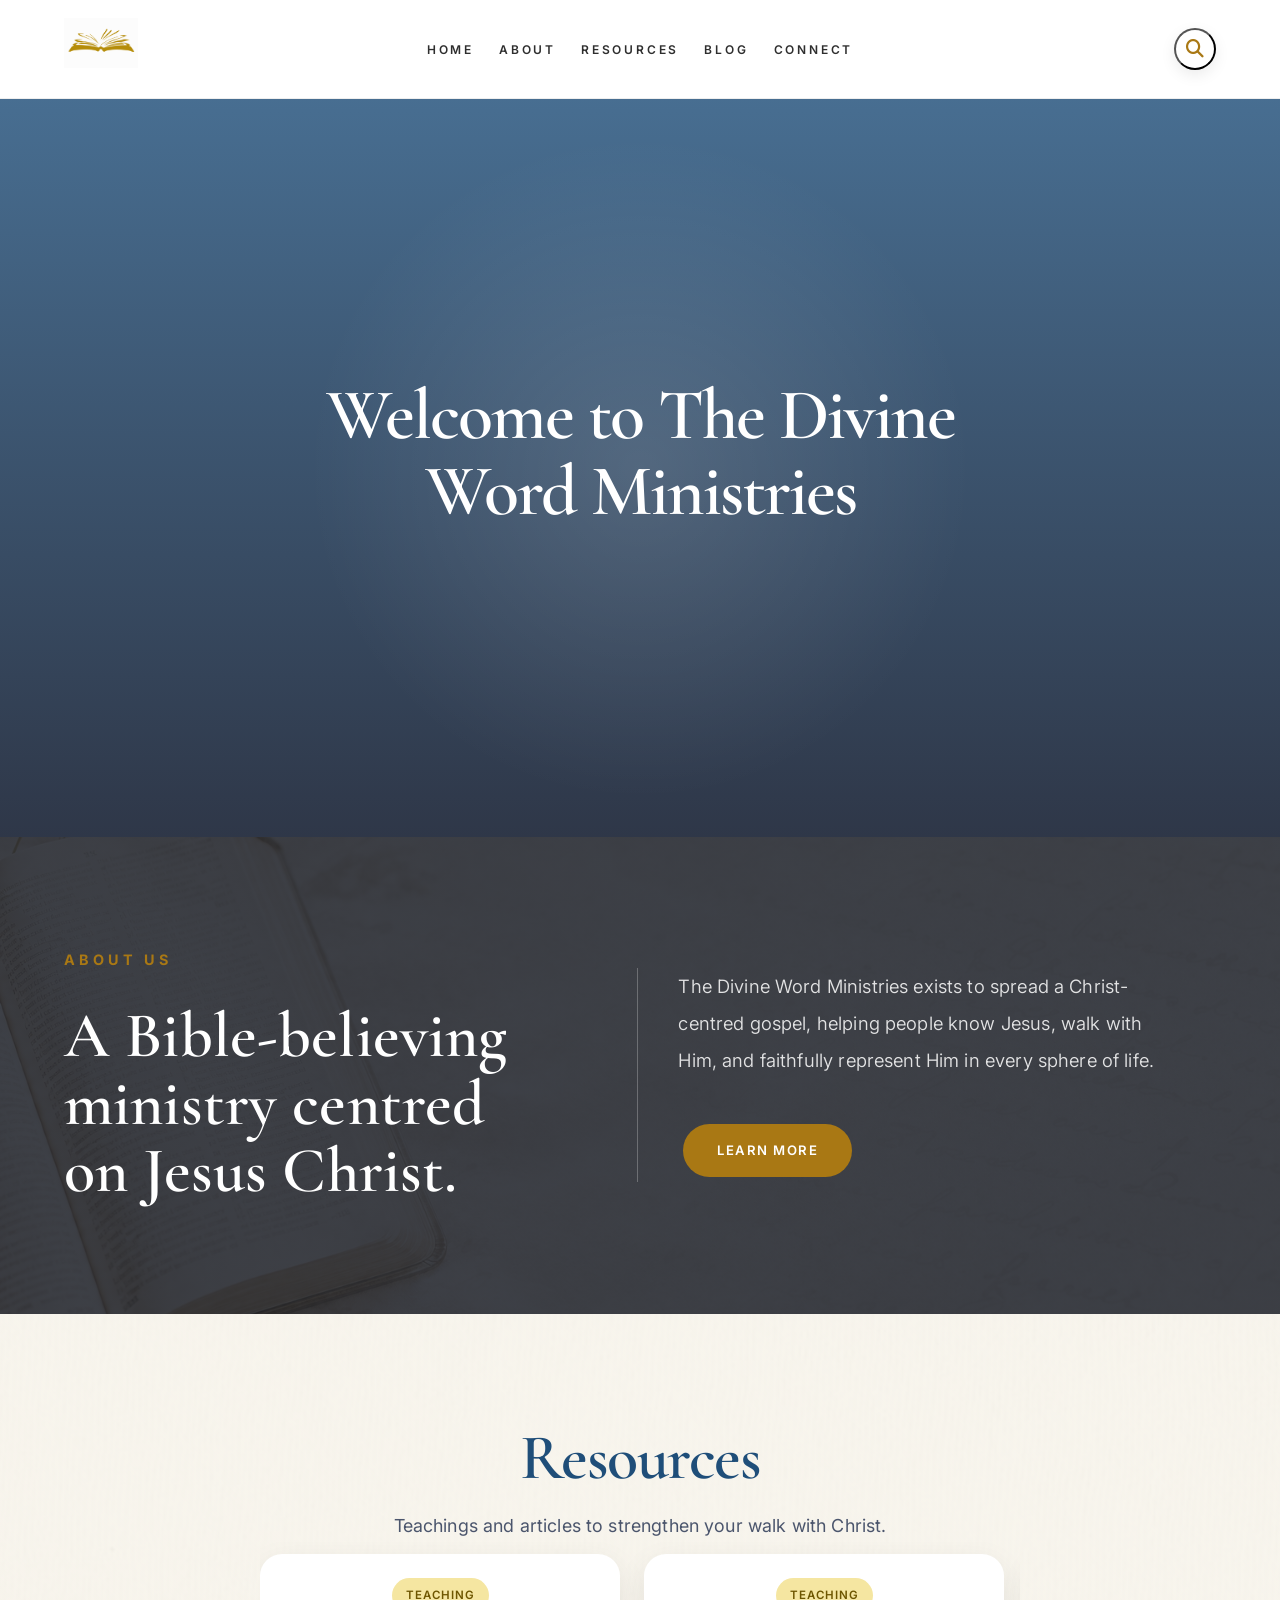
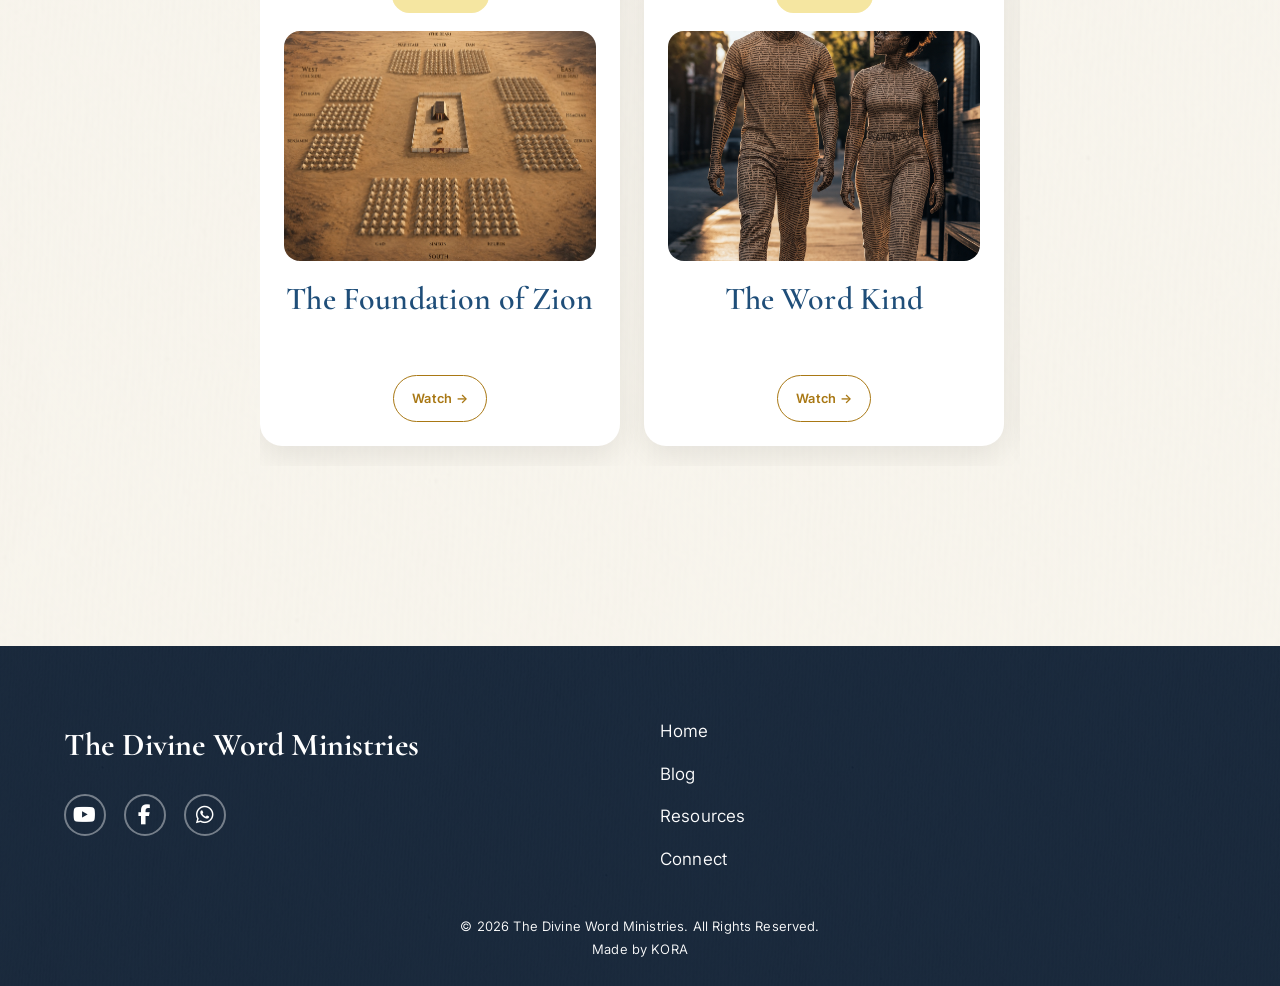
==== commit 33a7125d: "updates" ====
--- a/index.html
+++ b/index.html
@@ -28,7 +28,7 @@
                 <li><a href="about.html">ABOUT</a></li>
                 <li><a href="resources.html">RESOURCES</a></li>
                 <li><a href="blog.html">BLOG</a></li>
-                <li><a href="contact.html">CONTACT</a></li>
+                <li><a href="contact.html">CONNECT</a></li>
             </ul>
         </nav>
 
@@ -49,9 +49,7 @@
 
         </div>
     </div>
-
 </header>
-
 <!-- ================= SEARCH OVERLAY ================= -->
 
 <div class="search-overlay" id="searchOverlay">
@@ -78,9 +76,9 @@
 
 <!-- ================= HERO ================= -->
 <section class="hero reveal">
-    <div class="overlay" style="background-color: white;"></div>
+    <div class="overlay"></div>
     <div class="hero-content">
-        <h1 style="color: var(--gold)">
+        <h1 >
             Welcome to The Divine Word Ministries</h1>
 
     </div>
@@ -88,34 +86,47 @@
 
 <!-- ================= ABOUT PREVIEW ================= -->
 <section class="about-preview reveal">
+
     <div class="container">
-        <div class="section-heading">
-            <h2 style="color: white;">
-                About Us
-            </h2>
+
+        <div class="about-layout">
+
+            <div class="about-intro">
+
+                <h2>
+                    About Us
+                </h2>
+
+                <h3>
+                    A Bible-believing ministry
+                    centred on Jesus Christ.
+                </h3>
+
+            </div>
+
+
+            <div class="about-details">
+
+                <p>
+                    The Divine Word Ministries exists to spread
+                    a Christ-centred gospel, helping people know Jesus,
+                    walk with Him, and faithfully represent Him in every
+                    sphere of life.
+                </p>
+
+
+                <div class="about-buttons">
+
+                    <a href="about.html" class="btn gold">
+                        Learn More
+                    </a>
+
+                </div>
+
+            </div>
+
         </div>
-        <div class="about-content">
-            
-<p style="color:white">
-The Divine Word Ministries is a 
-<span style="color:white">
-BIBLE-BELIEVING
-</span>
-<br>
-
-and <span> CHRIST-CENTRED</span>
-ministry.
-</p>
-            <p>Our desire is for people to know Jesus, <br>
-                walk with Him,
-               and faithfully represent Him in every sphere of life.</p>
-
-            <div class="about-buttons">
-
-                <a href="about.html" class="btn gold">
-                    Learn More</a>
-            </div>
-        </div>
+
     </div>
 
 </section>
@@ -124,9 +135,11 @@
 <section class="resources reveal">
     <div class="container">
         <div class="section-heading">
-            <h2 style="color: whitesmoke;">Resources</h2>
-            <p style="color: whitesmoke;">Explore Bible-based teachings to help you in your journey in Christ.</p>
-        </div>
+            <h2 >Resources</h2>
+            
+            <p>
+Teachings and articles
+to strengthen your walk with Christ. </p>
 
         <div class="carousel-wrapper">
             <button class="carousel-btn left" onclick="scrollCarousel(this, -1)">
@@ -146,14 +159,12 @@
                              alt="Teaching">
                     </div>
 
-                    <h4>
-                       The Foundation of Zion
-                    </h4>
+                    <h4>The Foundation of Zion</h4>
 
                     <a href="https://youtu.be/WoTXXRtSz5A?si=sZ7Jd8FcUaFbHVf3"
                        target="_blank"
                        class="resource-link">
-                       Watch on YouTube
+                       Watch →
                     </a>
                 </div>
 
@@ -161,6 +172,7 @@
 
                 <div class="resource-slide">
 
+                    <span class="resource-badge teaching">Teaching</span>
                     <div class="resource-image">
                         <img src="images/wordKind.png"
                              alt="Teaching">
@@ -170,14 +182,14 @@
                     <a href="https://youtu.be/MDcb3KrWJTg?si=JA8hSaczJom7BCv"
                        target="_blank"
                        class="resource-link">
-                       Watch on YouTube
+                       Watch →
                   </a>
                 </div>
 
                 <!-- BLOG CARD -->
                 <div class="resource-slide">
 
-                    
+                <span class="resource-badge article">Article</span>    
 
                     <div class="resource-image">
                         <img src="images/Jesus.png"
@@ -188,12 +200,13 @@
 
                     <a href="blog.html"
                        class="resource-link">
-                       Read Article
+                       Read →
                     </a>
                 </div>
 
                 <!-- BLOG CARD -->
                 <div class="resource-slide">
+                    <span class="resource-badge article">Article</span>
                     <div class="resource-image">
                         <img src="images/harvest.png"
                              alt="Jesus Christ">
@@ -202,7 +215,7 @@
                     <h4>A Harvest of Many Seasons</h4>
                     <a href="harvest.html"
                        class="resource-link">
-                       Read Article
+                       Read →
                     </a>
                 </div>
             </div>
@@ -218,7 +231,7 @@
     <div class="container footer-grid">
         <div>
             <h3>
-                THE DIVINE WORD MINISTRIES
+                The Divine Word Ministries
         <div class="social-links">
 
     <a href="https://youtube.com/"
@@ -246,7 +259,7 @@
                 <li><a href="index.html">Home</a></li>
                 <li><a href="resources.html">Blog</a></li>
                 <li><a href="blog.html">Resources</a></li>
-                <li><a href="contact.html">Contact</a></li>
+                <li><a href="contact.html">Connect</a></li>
             </ul>
         </div>
     </div>
--- a/styles.css
+++ b/styles.css
@@ -15,22 +15,25 @@
 
 /* ================= RESET ================= */
 
-* {
-    transition: all 0.25s ease-in-out;
-    margin: 0;
-    padding: 0;
-    box-sizing: border-box;
-}
-
-body {
-    font-family: 'Inter', sans-serif;
-    color: var(--text);
-    background: var(--white);
-    line-height: 1.6;
+*{
+    margin:0;
+    padding:0;
+    box-sizing:border-box;
+}
+
+body{
+    font-family:'Inter',sans-serif;
+    font-size:17px;
+    font-weight:350;
+    line-height:1.8;
+    letter-spacing: .15px;
+    color:var(--text);
+    background:var(--white);
+    -webkit-font-smoothing:antialiased;
+    -moz-osx-font-smoothing:grayscale;
 }
 
 /* ================= CONTAINER ================= */
-
 .container {
     width: 90%;
     max-width: 1200px;
@@ -38,7 +41,6 @@
 }
 
 /* ================= NAVIGATION ================= */
-
 header {
     position: sticky;
     top: 0;
@@ -61,11 +63,12 @@
 
 .logo {
     font-family: 'Cormorant Garamond', serif;
-    font-size: 19px;
-    font-weight: 700;
+    font-size: 1.2rem;
+    font-weight: 600;
     color: var(--navy);
     text-decoration: none;
     grid-column:1;
+     letter-spacing:.5px;
 }
 
 .logo img {
@@ -94,14 +97,14 @@
 
 .nav-links a {
     text-decoration: none;
-    color: var(--text);
     position: relative;
-    font-weight: 500;
     text-transform: uppercase;
-    font-size: 13px;
     transition: 0.3s;
     font-family: 'Inter', sans-serif;
-    letter-spacing: 2px;
+    font-size:12px;
+    font-weight:600;
+    letter-spacing:2.8px;
+    color:rgba(0,0,0,.82);
 }
 
 .nav-links a::after {
@@ -133,7 +136,6 @@
 
 
 /* SEARCH BUTTON */
-
 .search-btn {
     width: 42px;
     height: 42px;
@@ -158,147 +160,93 @@
 /* ================= SEARCH OVERLAY ================= */
 
 .search-overlay{
-
     position:fixed;
     inset:0;
-
     background:rgba(0,0,0,.65);
-
     display:flex;
-
     justify-content:center;
     align-items:flex-start;
-
     padding-top:100px;
-
     opacity:0;
     visibility:hidden;
-
     transition:.35s;
-
     z-index:3000;
-
 }
 
 .search-overlay.active{
-
     opacity:1;
     visibility:visible;
-
 }
 
 .search-box{
-
     width:min(650px,90%);
-
     background:white;
-
     border-radius:18px;
-
     padding:35px;
-
     box-shadow:0 25px 60px rgba(0,0,0,.2);
-
     animation:searchDrop .35s;
-
 }
 
 .search-box h2{
-
     font-family:'Cormorant Garamond', serif;
-
     color:var(--navy);
-
     margin-bottom:20px;
-
     text-align:center;
-
+    font-size:2.2rem;
+    font-weight:600;
+    letter-spacing:-1px;
 }
 
 .search-box input{
-
     width:100%;
-
     padding:16px;
-
     border:1px solid #ddd;
-
     border-radius:12px;
-
     font-size:16px;
-
     outline:none;
-
     transition:.3s;
-
 }
 
 .search-box input:focus{
-
     border-color:var(--gold);
-
     box-shadow:0 0 12px rgba(212,175,55,.25);
-
 }
 
 .close-search{
-
     float:right;
-
     border:none;
-
     background:none;
-
     font-size:22px;
-
     cursor:pointer;
-
     color:#777;
-
 }
 
 .close-search:hover{
-
     color:var(--gold);
-
 }
 
 #searchResults{
-
     margin-top:25px;
-
 }
 
 .search-result{
-
     padding:14px 0;
-
     border-bottom:1px solid #eee;
-
 }
 
 .search-result:last-child{
-
     border-bottom:none;
-
 }
 
 .search-result a{
-
     text-decoration:none;
-
     color:var(--navy);
-
-    font-weight:600;
-
+    font-weight:600;
 }
 
 .search-result p{
-
     font-size:14px;
-
     color:#666;
-
     margin-top:5px;
 
 }
@@ -306,21 +254,14 @@
 @keyframes searchDrop{
 
     from{
-
         transform:translateY(-25px);
-
         opacity:0;
-
     }
 
     to{
-
         transform:translateY(0);
-
         opacity:1;
-
-    }
-
+    }
 }
 
 /* Mobile menu button */
@@ -335,20 +276,38 @@
 
 .hero{
     position:relative;
-    height:75vh;
+    height:82vh;
+    min-height:650px;
     display:flex;
     align-items:center;
     justify-content:center;
     text-align:center;
-    color:var(--navy);
-    background:url("images/hero.jpg") center/cover no-repeat;
-
-}
-
-.hero .overlay{
+    color:white;
+    background:
+        linear-gradient(
+            rgba(31,78,121,.82),
+            rgba(10,20,40,.85)
+        ),
+        url("images/hero.jpg") center/cover no-repeat;
+}
+
+
+/* soft light effect */
+
+.hero::before{
+    content:"";
     position:absolute;
     inset:0;
-    background:rgba(31, 78, 121, 0.75);
+    background:
+        radial-gradient(
+            circle at center,
+            rgba(255,255,255,.12),
+            transparent 45%
+        );
+}
+
+.hero .overlay{
+    display:none;
 }
 
 .hero-content{
@@ -360,37 +319,44 @@
 .hero-small{
     font-family:'Inter',sans-serif;
     text-transform:uppercase;
-    letter-spacing:2px;
-    font-size:14px;
-    font-weight:600;
+    letter-spacing:4px;
+    font-size:.78rem;
+    font-weight:600;
+     opacity:.95;
     color:white;
 }
 
 .hero h1{
-    font-family:'Cormorant Garamond',serif;
-    font-size:35px;
-    line-height:1.2;
-    margin-bottom:20px;
+    font-family:'Cormorant Garamond', serif;
+    font-size:clamp(3.5rem,7vw,4.5rem);
+    font-weight:600;
+     line-height:1.05;
+    letter-spacing:-2px;
+    margin-bottom:28px;
     color:white;
-
 }
 
 .hero p{
-    font-size:17px;
-    margin-bottom:30px;
-    color:rgb(245, 232, 232);
+    font-size:1.15rem;
+    line-height:1.9;
+    max-width:650px;
+    margin:0 auto 40px;
+    color:rgba(255,255,255,.88);
+
 }
 
 /* ================= BUTTONS ================= */
-
-.btn {
+.btn{
+    padding:15px 34px;
+    border-radius:999px;
+    font-size:.82rem;
+    font-weight:600;
+    letter-spacing:1.5px;
+    text-transform:uppercase;
+    margin: 5px;
+    transition: 0.3s;
     display: inline-block;
-    padding: 12px 25px;
-    border-radius: 30px;
-    text-decoration: none;
-    font-weight: 600;
-    transition: 0.3s;
-    margin: 5px;
+
 }
 
 .btn.gold {
@@ -419,111 +385,149 @@
 }
 /* ================= SECTIONS ================= */
 
-section {
-    padding: 80px 0;
-}
-
-.section-heading {
-    text-align: center;
-    margin-bottom: 50px;
-}
-
-.section-heading h2 {
-    font-family: 'Cormorant Garamond', serif;
-    font-size: 42px;
-    font-weight: 600;
-    text-transform: uppercase;
-    letter-spacing: 2px;
-    color: var(--gold);
-}
-.section-heading p {
-    margin-top: 10px;
-    color: #353535;
-}
+section{
+    padding:110px 0;
+}
+
+.section-heading{
+    text-align:center;
+    max-width:760px;
+    margin:0 auto 70px;
+}
+
+.section-heading h2{
+    font-family:'Cormorant Garamond', serif;
+    font-size:clamp(2.7rem,5vw,4rem);
+    font-weight:600;
+    color:var(--gold);
+    line-height:1.05;
+    letter-spacing:-1.5px;
+    text-transform:none;
+    margin-bottom:18px;
+}
+
+.section-heading p{
+    font-family:'Inter', sans-serif;
+    font-size:1.12rem;
+    line-height:1.85;
+    font-weight:400;
+    color:rgba(53,53,53,.85);
+    max-width:650px;
+    margin:0 auto;
+}
+
 
 /* ================= ABOUT PREVIEW ================= */
+
 .about-preview{
     position:relative;
-    padding:100px 0;
+    padding:110px 0;
     background:
         linear-gradient(
-            rgba(10,15,25,.68),
-            rgba(10,15,25,.68)
+            rgba(10,15,25,.78),
+            rgba(10,15,25,.78)
         ),
         url("images/blog.png");
+
     background-size:cover;
     background-position:center;
     background-repeat:no-repeat;
     background-attachment:fixed;
 }
 
-.about-content{
-    max-width:850px;
-    margin:auto;
-    text-align:justify;
-}
-
-.intro-text{
-    font-family: 'Inter', sans-serif;
-    color: var(--black);
-    font-size: 20px;
-    margin: 20px 0;
-    line-height:1.4;
-    color:rgba(255,255,255,.95);
-    font-weight:300;
-}
-
-.intro-text span{
+
+.about-layout{
+    display:grid;
+    grid-template-columns:.9fr 1.1fr;
+    gap:100px;
+    align-items:center;
+}
+
+
+/* LEFT SIDE */
+
+.about-intro h2{
+    font-family:'Inter',sans-serif;
+    font-size:.9rem;
+    text-transform:uppercase;
+    letter-spacing:4px;
     color:var(--gold);
-    font-weight:600;
-    text-transform:uppercase;
-}
-
-.about-content p:not(.intro-text){
+    margin-bottom:30px;
+}
+
+
+.about-intro h3{
+    font-family:'Cormorant Garamond',serif;
+      font-size:clamp(2.8rem,5vw,5rem);
+    line-height:1.05;
+    font-weight:600;
+    color:white;
+    margin:0;
+}
+
+/* RIGHT SIDE */
+
+.about-details{
+    position:relative;
+    padding-left:40px;
+    border-left:1px solid rgba(255,255,255,.25);
+}
+
+
+.about-details > p{
     font-family:'Inter',sans-serif;
-    font-size:18px;
-    line-height:1.8;
-    margin-top:30px;
-    color:rgba(255,255,255,.88);
-
+    color:rgba(255,255,255,.85);
+    font-size:1.15rem;
+    line-height:2;
+    margin:0;
+    max-width:500px;
 }
 
 .about-buttons{
     margin-top:40px;
-    display:flex;
-    justify-content:center;
-    gap:20px;
-
-}
-/* ================= SECONDARY BUTTON ================= */
-
-.btn.outline {
-    background: transparent;
-    color: white;
-    border: 2px solid white;
-}
-
-.btn.outline:hover {
-    background: var(--navy);
-    color: white;
+}
+
+.about-buttons a{
+    text-decoration:none;
+}
+
+
+
+@media(max-width:900px){
+
+    .about-layout{
+        grid-template-columns:1fr;
+        gap:40px;
+        text-align:center;
+    }
+
+
+    .about-details{
+        padding-left:0;
+        border-left:none;
+    }
+
 }
 
 /* ================= RESOURCES ================= */
 .resources{
     position:relative;
-    background:url("images/hero.jpg") center/cover no-repeat;
+    background:
+        linear-gradient(
+            rgba(247,244,237,.92),
+            rgba(247,244,237,.92)
+        ),
+        url("images/paperTexture.jpg");
+
+    background-size:cover;
+    background-position:center;
     padding:110px 0;
     overflow:hidden;
 }
 
+
 .resources::before{
-    content:"";
-    position:absolute;
-    inset:0;
-    background:linear-gradient(
-        rgba(17,32,66,.82),
-        rgba(17,32,66,.88)
-    );
+    display:none;
 }
 
 .resources .container{
@@ -531,395 +535,334 @@
     z-index:2;
 }
 
-.resources h2{
-    color: white;
-}
-
+.resources .section-heading{
+    text-align:center;
+    max-width:760px;
+    margin:0 auto 70px;
+}
+
+.resources .section-heading h2{
+    font-family:'Cormorant Garamond', serif;
+    font-size:clamp(3rem,5vw,4.2rem);
+    font-weight:600;
+    color:var(--navy);
+    line-height:1.05;
+    letter-spacing:-1.5px;
+    margin-bottom:18px;
+}
+
+.resources .section-heading p{
+    font-family:'Inter', sans-serif;
+    font-size:1.12rem;
+    line-height:1.85;
+    font-weight:400;
+    color:rgba(17,32,66,.75);
+    max-width:650px;
+    margin:0 auto;
+}
+/* ================= CAROUSEL ================= */
 
 .carousel-wrapper{
-
     position:relative;
-
     overflow:hidden;
-
 }
 
 .carousel-wrapper::before,
 .carousel-wrapper::after{
-
-    content:"";
-
-    position:absolute;
-
-    top:0;
-
-    width:90px;
-
-    height:100%;
-
-    z-index:4;
-
-    pointer-events:none;
-
-}
-
-.carousel-wrapper::before{
-
-    left:0;
-
-    background:
-    linear-gradient(to right,
-    rgba(17,32,66,1),
-    transparent);
-
-}
-
-.carousel-wrapper::after{
-
-    right:0;
-
-    background:
-    linear-gradient(to left,
-    rgba(17,32,66,1),
-    transparent);
-
+    display:none;
 }
 
 .resource-carousel{
-
     display:flex;
-
-    gap:35px;
-
+    gap:24px;
+    overflow-x:auto;
+    scroll-behavior:smooth;
+    scroll-snap-type:x mandatory;
+    scrollbar-width:none;
+    padding:12px 2px 20px;
+}
+
+.resource-carousel::-webkit-scrollbar{
+    display:none;
+}
+
+/* ================= CARD ================= */
+
+.resource-slide{
+    flex:0 0 31.8%;
+    min-width:360px;
+    scroll-snap-align:start;
+    background:#ffffff;
+    border-radius:22px;
+    overflow:hidden;
+    padding:24px;
+    box-shadow:
+        0 10px 30px rgba(0,0,0,.08);
+
+    transition:
+        transform .35s ease,
+        box-shadow .35s ease;
+}
+
+.resource-slide:hover{
+    transform:translateY(-4px);
+    box-shadow:
+        0 20px 45px rgba(0,0,0,.15);
+}
+
+/* ================= BADGE ================= */
+.resource-badge{
+    display:inline-flex;
+    align-items:center;
+    padding:7px 14px;
+    border-radius:50px;
+    background:#F5E6A1;
+    color:#6E5600;
+    font-size:.72rem;
+    font-weight:600;
+    letter-spacing:1px;
+    text-transform:uppercase;
+    margin-bottom:18px;
+}
+
+.resource-badge.article{
+    background:#E8F1FF;
+    color:#1F4E79;
+}
+
+/* ================= IMAGE ================= */
+.resource-image{
     width:100%;
-
-    overflow-x:auto;
-
-    scroll-behavior:smooth;
-
-    scroll-snap-type:x mandatory;
-
-    scrollbar-width:none;
-
-}
-
-.resource-carousel::-webkit-scrollbar{
-
-    display:none;
-
-}
-
-.resource-slide{
-
-    min-width:340px;
-     scroll-snap-align:center;
-    background:rgba(255,255,255,.97);
-
-    border-radius:18px;
-
+    height:230px;
     overflow:hidden;
-
-    padding:18px;
-
-    transition:all .5s ease;
-
-    transform:scale(.88);
-
-    opacity:.65;
-
-    filter:blur(.2px);
-
-    box-shadow:0 12px 30px rgba(0,0,0,.12);
-
-}
-
-.resource-slide.active{
-
-    transform:scale(1);
-
-    opacity:1;
-
-    filter:none;
-
-    box-shadow:0 30px 70px rgba(0,0,0,.28);
-
-    z-index:3;
-
-}
-
-.resource-slide::before{
-
-    content:"";
-
-    display:block;
-
-    width:55px;
-
-    height:4px;
-
-    margin:0 auto 18px;
-
-    background:var(--gold);
-
-    border-radius:20px;
-
-}
-
-.resource-slide.neighbour{
-
-    transform:scale(.94);
-
-    opacity:.82;
-
-}
-
-.resource-slide:hover{
-
-    transform:
-    translateY(-10px);
-
-    box-shadow:
-    0 30px 60px rgba(0,0,0,.22);
-
-}
-
-.resource-slide h4 {
-    font-family: 'Cormorant Garamond', serif;
-    color: var(--black);
-    font-size: 20px;
-    margin: 20px 0;
-}
-
-.resource-link{
-
-    display:inline-block;
-
-    margin-top:15px;
-
-    padding:10px 20px;
-
-    border-radius:30px;
-
-    background:var(--gold);
-
-    color:white;
-
-    text-decoration:none;
-
-    transition:.3s;
-
-    font-weight:600;
-
-}
-
-.resource-link:hover{
-
-    background:var(--navy);
-
-}
-/* ================= RESOURCE IMAGE ================= */
-.resource-image {
-    width: 100%;
-    height: 220px;
-    overflow: hidden;
-    margin-bottom: 20px;
-    border-radius:14px ;
-}
-
-.resource-image img {
-
+    border-radius:16px;
+    margin-bottom:20px;
+}
+
+.resource-image img{
     width:100%;
     height:100%;
     object-fit:cover;
-    display:block;
     transition:
-
-        transform .6s ease,
-
-        filter .6s ease;
-
-}
-
-.resource-slide:hover img{
-
-    transform:scale(1.08);
-
-    filter:brightness(1.05);
-
-}
-
-.resource-slide:hover .resource-image img {
-   
-        transform:scale(1.02);
-}
-
-.resource-badge{
-
-    display:inline-block;
-
-    padding:7px 16px;
-
-    border-radius:50px;
-
-    font-size:12px;
-
-    font-weight:700;
-
-    letter-spacing:1px;
-
-    text-transform:uppercase;
-
-    margin-bottom:16px;
-
-}
-
-.resource-badge.teaching{
-
-    background:#F5E6A1;
-
-    color:#6E5600;
-
-}
+        transform .45s ease,
+        filter .45s ease;
+}
+
+.resource-slide:hover .resource-image img{
+    transform:scale(1.05);
+    filter:brightness(1.04);
+}
+
+/* ================= TYPOGRAPHY ================= */
 
 .resource-slide h4{
-
     font-family:'Cormorant Garamond', serif;
-
-    font-size:26px;
-
-    line-height:1.3;
-
-    margin:18px 0;
-
+    font-size:2rem;
+    line-height:1.15;
+    font-weight:600;
     color:var(--navy);
-
-}
-
-/* ================= CAROUSEL BUTTONS ================= */
+    margin:0 0 16px;
+    min-height:78px;
+}
+
+/* ================= BUTTON ================= */
+
+.resource-link{
+    display:inline-flex;
+    align-items:center;
+    gap:8px;
+    padding:11px 18px;
+    border-radius:999px;
+    background:transparent;
+    color:var(--gold);
+    border:1.5px solid var(--gold);
+    text-decoration:none;
+    font-size:.8rem;
+    font-weight:600;
+    letter-spacing:.3px;
+    transition:
+        background .3s ease,
+        color .3s ease,
+        transform .3s ease;
+}
+
+.resource-link:hover{
+    background:var(--gold);
+    color:white;
+    transform:translateX(2px);
+}
+
+/* ================= ARROWS ================= */
 .carousel-btn{
-
     position:absolute;
-
     top:50%;
-
     transform:translateY(-50%);
-
+    width:52px;
+    height:52px;
+    border:none;
+    border-radius:50%;
+    background:rgba(255,255,255,.95);
+    color:var(--gold);
+    font-size:20px;
+    cursor:pointer;
     z-index:5;
-
-    width:55px;
-
-    height:55px;
-
-    border-radius:50%;
-
-    border:none;
-
-    background:rgba(255,255,255,.92);
-
-    color:var(--gold);
-
-    cursor:pointer;
-
+    opacity:0;
+    box-shadow:
+        0 10px 25px rgba(0,0,0,.15);
     transition:.3s;
-
-    box-shadow:0 10px 30px rgba(0,0,0,.15);
-
+}
+
+.resources:hover .carousel-btn{
+    opacity:1;
 }
 
 .carousel-btn:hover{
-
     background:var(--gold);
-
     color:white;
-
     transform:translateY(-50%) scale(1.08);
-
-}
-
-.carousel-btn.left {
-    left: -20px;
-}
-
-.carousel-btn.right {
-    right: -20px;
+}
+
+.carousel-btn.left{
+    left:12px;
+}
+
+.carousel-btn.right{
+    right:12px;
+}
+
+/* ================= RESPONSIVE ================= */
+
+@media (max-width:992px){
+
+    .resource-slide{
+
+        flex:0 0 calc(50% - 12px);
+
+        min-width:320px;
+
+    }
+
+}
+
+@media (max-width:768px){
+
+    .resource-slide{
+
+        flex:0 0 88%;
+
+        min-width:88%;
+
+    }
+
+    .carousel-btn{
+
+        display:none;
+
+    }
+
 }
 
 /* ================= FOOTER ================= */
-
 footer {
-    
-    background: rgba(31, 78, 121, 0.75);
-    color: var(--white);
-    padding: 60px 0 20px;
-    box-shadow: 0 -4px 20px rgba(0,0,0,0.08);
-}
+    background:
+        linear-gradient(
+            rgba(7,24,46,.92),
+            rgba(7,24,46,.92)
+        ),
+        url("images/paperTexture.jpg");
+    color:var(--white);
+    padding:70px 0 25px;
+    box-shadow:0 -4px 20px rgba(0,0,0,0.08);
+}
+
 
 .footer-grid {
-    display: grid;
-    grid-template-columns: 1fr 1fr;
-    gap: 40px;
-}
-
-footer h3, footer h4 {
-    font-family: 'Cormorant Garamond', serif;
-    margin-bottom: 10px;
-}
+    display:grid;
+    grid-template-columns:1fr 1fr;
+    gap:40px;
+}
+
+
+footer h3 {
+    font-family:'Cormorant Garamond', serif;
+    font-size:2rem;
+    color:white;
+    margin-bottom:12px;
+}
+
+
+footer h4 {
+    font-family:'Cormorant Garamond', serif;
+    margin-bottom:10px;
+}
+
 
 footer p {
-    margin-bottom: 8px;
-}
+    font-family:'Inter',sans-serif;
+    color:rgba(255,255,255,.75);
+    line-height:1.7;
+    max-width:350px;
+    margin-bottom:8px;
+}
+
 
 /* ================= SOCIAL ICONS ================= */
 .social-links {
-    display: flex;
-    gap: 18px;
-    margin-top: 20px;
-}
+    display:flex;
+    gap:18px;
+    margin-top:20px;
+}
+
 
 .social-links a {
-    width: 42px;
-    height: 42px;
-    display: flex;
-    align-items: center;
-    justify-content: center;
-    border-radius: 50%;
-    color: white;
-    font-size: 20px;
-    text-decoration: none;
-    border: 2px solid rgba(255,255,255,0.4);
-    transition: 0.3s ease;
-}
+    width:42px;
+    height:42px;
+    display:flex;
+    align-items:center;
+    justify-content:center;
+    border-radius:50%;
+    color:white;
+    font-size:20px;
+    text-decoration:none;
+    border:2px solid rgba(255,255,255,0.4);
+    transition:0.3s ease;
+}
+
 
 .social-links a:hover {
-    color: var(--gold);
-    background: white;
-    transform: translateY(-4px);
-}
-
-.copyright {
-    text-align: center;
-    margin-top: 40px;
-    font-size: 13px;
-}
-
-.footer-links{
+    color:var(--gold);
+    background:white;
+    transform:translateY(-4px);
+}
+
+
+/* ================= FOOTER LINKS ================= */
+.footer-links {
     display:flex;
-    list-style: none;
+    list-style:none;
     flex-direction:column;
     gap:12px;
 }
 
-.footer-links a{
+
+.footer-links a {
     color:white;
     text-decoration:none;
     transition:.3s ease;
 }
 
-.footer-links a:hover{
-    color:rgb(102, 93, 40);
+
+.footer-links a:hover {
+    color:rgb(102,93,40);
     padding-left:5px;
 }
 
+/* ================= COPYRIGHT ================= */
+.copyright {
+    text-align:center;
+    margin-top:40px;
+    font-size:13px;
+}
 /* ================= SCROLL REVEAL ================= */
 
 .reveal {
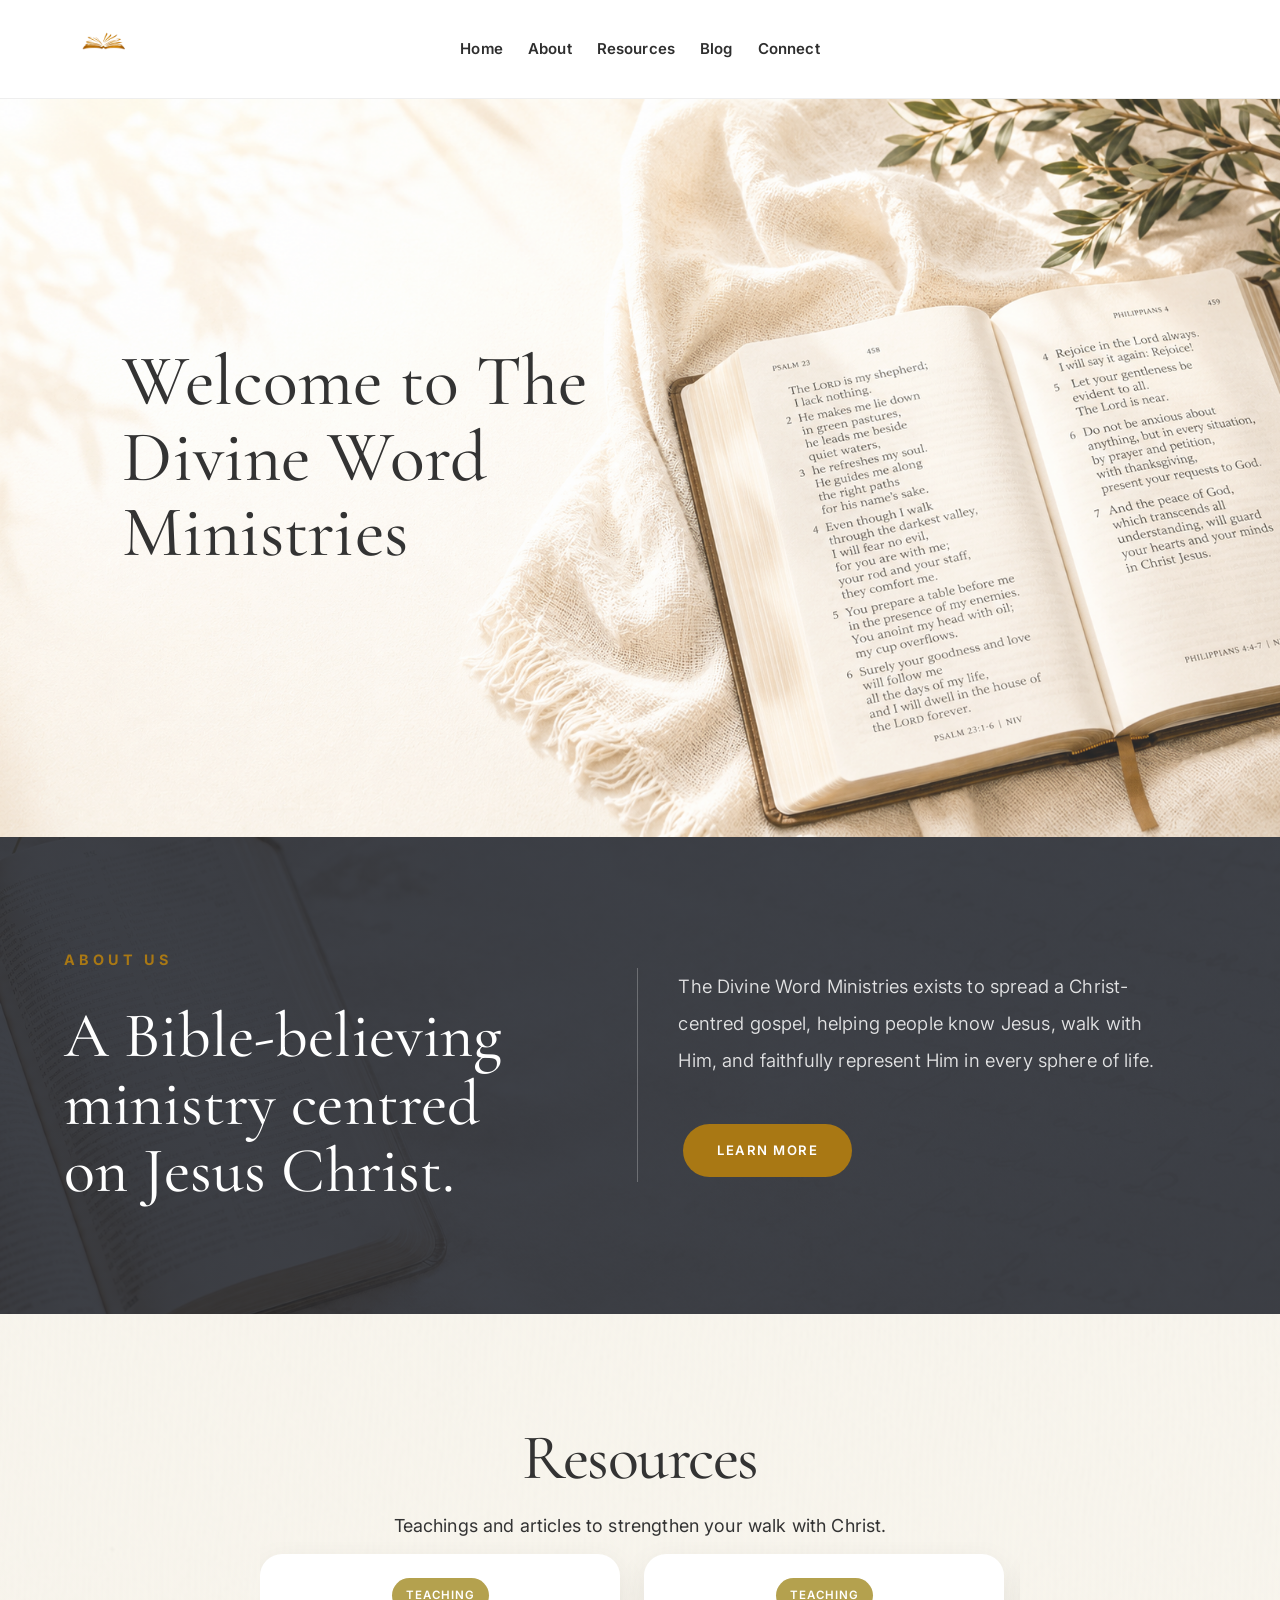
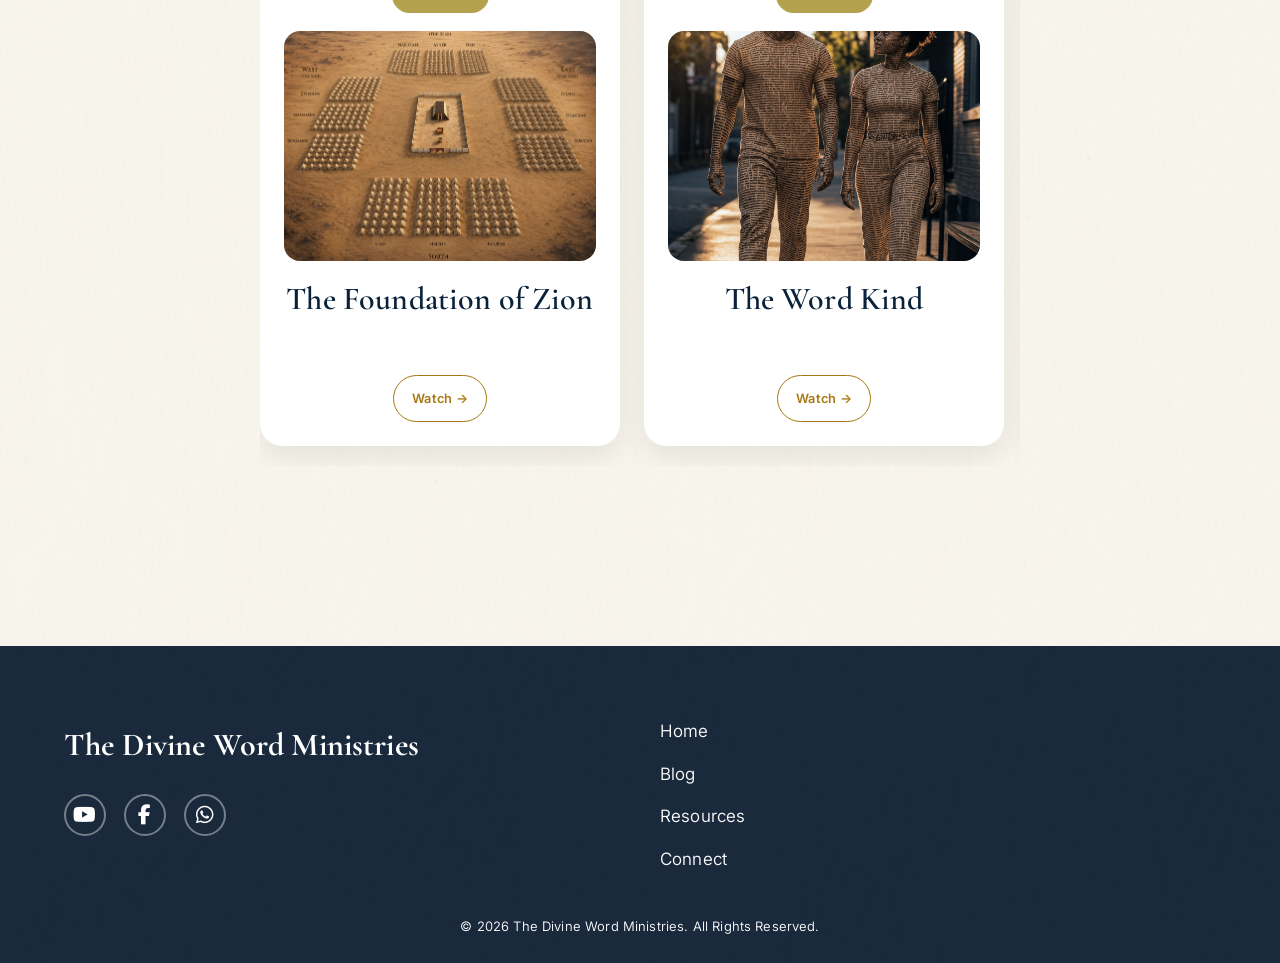
==== commit f0ab9b76: "updates VISUAL/CSS" ====
--- a/index.html
+++ b/index.html
@@ -10,6 +10,55 @@
     <link href="https://fonts.googleapis.com/css2?family=Cormorant+Garamond:wght@500;600;700&family=Inter:wght@300;400;500;600&display=swap" rel="stylesheet">
     <link rel="stylesheet" href="https://cdnjs.cloudflare.com/ajax/libs/font-awesome/6.5.2/css/all.min.css">
     <link rel="stylesheet" href="styles.css">
+
+    <style>
+   /* ==========================================
+   HOME PAGE HERO ONLY
+========================================== */
+
+.hero-home{
+    position:relative;
+    display:flex;
+    align-items:center;
+    justify-content:flex-start;
+    text-align:left;
+    padding:0 8%;
+    height:82vh;
+    min-height:650px;
+
+    background:
+        url("images/hero.png") center center/cover no-repeat;
+}
+
+/* Optional dark overlay so text is readable */
+.hero-home::before{
+    content:"";
+    position:absolute;
+    inset:0;
+    background:rgba(255,255,255,.15);   /* increase or decrease as needed */
+}
+
+/* Text sits above the overlay */
+.hero-home .hero-content{
+    position:relative;
+    z-index:2;
+    max-width:560px;
+}
+
+.hero-home h1{
+    color:#333;
+    margin-bottom:20px;
+}
+
+.hero-home p{
+    color:#333;
+}
+
+.hero-home .overlay{
+    display:none;
+}
+
+    </style>
    
 </head>
 
@@ -24,28 +73,21 @@
 
         <nav>
             <ul class="nav-links">
-                <li><a href="index.html">HOME</a></li>
-                <li><a href="about.html">ABOUT</a></li>
-                <li><a href="resources.html">RESOURCES</a></li>
-                <li><a href="blog.html">BLOG</a></li>
-                <li><a href="contact.html">CONNECT</a></li>
+                <li><a href="index.html">Home</a></li>
+                <li><a href="about.html">About</a></li>
+                <li><a href="resources.html">Resources</a></li>
+                <li><a href="blog.html">Blog</a></li>
+                <li><a href="contact.html">Connect</a></li>
             </ul>
         </nav>
 
-        <!-- MOBILE MENU -->
-        <div class="menu-btn">
-            ☰
-        </div>
 
          <div class="nav-actions">
 
-            <button class="search-btn" id="searchBtn" aria-label="Search">
-                <i class="fas fa-search"></i>
-            </button>
-
-            <button class="menu-btn" aria-label="Menu">
-                <i class="fas fa-bars"></i>
-            </button>
+            <button class="menu-btn" aria-label="Open menu">
+    <i class="fas fa-bars"></i>
+    <span>Menu</span>
+</button>
 
         </div>
     </div>
@@ -60,12 +102,12 @@
             <i class="fas fa-times"></i>
         </button>
 
-        <h2>Search Divine Word Ministries</h2>
+        <h2>Search</h2>
 
         <input
             type="text"
             id="searchInput"
-            placeholder="Search sermons, articles, pages..."
+            placeholder="Search..."
         >
 
         <div id="searchResults"></div>
@@ -75,12 +117,9 @@
 </div>
 
 <!-- ================= HERO ================= -->
-<section class="hero reveal">
-    <div class="overlay"></div>
+<section class="hero hero-home reveal">
     <div class="hero-content">
-        <h1 >
-            Welcome to The Divine Word Ministries</h1>
-
+        <h1>Welcome to The Divine Word Ministries</h1>
     </div>
 </section>
 
@@ -93,9 +132,7 @@
 
             <div class="about-intro">
 
-                <h2>
-                    About Us
-                </h2>
+                <h2>About Us</h2>
 
                 <h3>
                     A Bible-believing ministry
@@ -223,6 +260,7 @@
                 &#10095;
             </button>
         </div>
+        
     </div>
 </section>
 
@@ -265,7 +303,7 @@
     </div>
 
     <div class="copyright">
-        © 2026 The Divine Word Ministries. All Rights Reserved. <br>Made by KORA
+        © 2026 The Divine Word Ministries. All Rights Reserved.
     </div>
 
 </footer>
@@ -444,27 +482,91 @@
 
 });
 
-/* ================= search BUTTON ================= */
-
-const searchBtn=document.getElementById("searchBtn");
-
-const overlay=document.getElementById("searchOverlay");
-
-const closeSearch=document.getElementById("closeSearch");
+/* ================= SEARCH FUNCTION ================= */
+
+const searchBtn = document.getElementById("searchBtn");
+const overlay = document.getElementById("searchOverlay");
+const closeSearch = document.getElementById("closeSearch");
+const searchInput = document.getElementById("searchInput");
+const results = document.getElementById("searchResults");
+
+
+/* WEBSITE PAGES TO SEARCH */
+
+const pages = [
+
+    {
+        title:"Home",
+        url:"index.html",
+        text:"Teaching Christ. Raising Christ-centred people through the Word, prayer and worship."
+    },
+
+    {
+        title:"About Us",
+        url:"about.html",
+        text:"Learn about Divine Word Ministries, our mission, vision and biblical foundation."
+    },
+
+    {
+        title:"Resources",
+        url:"resources.html",
+        text:"Watch teachings, worship sessions and Bible resources."
+    },
+
+    {
+        title:"Blog",
+        url:"blog.html",
+        text:"Read articles, teachings and spiritual reflections."
+    },
+
+    {
+        title:"Contact",
+        url:"contact.html",
+        text:"Get in touch with Divine Word Ministries."
+    }
+
+];
+
+
+
+/* OPEN SEARCH */
+
+if(searchBtn){
 
 searchBtn.addEventListener("click",()=>{
 
     overlay.classList.add("active");
 
-    searchInput.focus();
-
-});
+    setTimeout(()=>{
+        searchInput.focus();
+    },300);
+
+});
+
+}
+
+
+
+/* CLOSE SEARCH */
+
+if(closeSearch){
 
 closeSearch.addEventListener("click",()=>{
 
     overlay.classList.remove("active");
 
-});
+    searchInput.value="";
+    results.innerHTML="";
+
+});
+
+}
+
+
+
+/* CLOSE WHEN CLICKING OUTSIDE */
+
+if(overlay){
 
 overlay.addEventListener("click",(e)=>{
 
@@ -472,23 +574,35 @@
 
         overlay.classList.remove("active");
 
+        searchInput.value="";
+        results.innerHTML="";
+
     }
 
 });
 
-const searchInput=document.getElementById("searchInput");
-
-const results=document.getElementById("searchResults");
+}
+
+
+
+/* SEARCH */
+
+if(searchInput){
 
 searchInput.addEventListener("input",()=>{
 
-const value=searchInput.value.toLowerCase();
+
+const value = searchInput.value.toLowerCase().trim();
+
 
 results.innerHTML="";
 
+
 if(value==="") return;
 
-const matches=pages.filter(page=>
+
+
+const matches = pages.filter(page =>
 
 page.title.toLowerCase().includes(value) ||
 
@@ -496,6 +610,8 @@
 
 );
 
+
+
 if(matches.length===0){
 
 results.innerHTML="<p>No results found.</p>";
@@ -504,24 +620,35 @@
 
 }
 
+
+
 matches.forEach(page=>{
 
-results.innerHTML+=`
+
+results.innerHTML += `
 
 <div class="search-result">
 
-<a href="${page.url}">${page.title}</a>
-
-<p>${page.text}</p>
+<a href="${page.url}">
+${page.title}
+</a>
+
+<p>
+${page.text}
+</p>
 
 </div>
 
 `;
 
-});
-
-});
-
+
+});
+
+
+});
+
+
+}
 </script>
 
 </body>
--- a/styles.css
+++ b/styles.css
@@ -98,12 +98,12 @@
 .nav-links a {
     text-decoration: none;
     position: relative;
-    text-transform: uppercase;
+    
     transition: 0.3s;
     font-family: 'Inter', sans-serif;
-    font-size:12px;
+    font-size:15px;
     font-weight:600;
-    letter-spacing:2.8px;
+    
     color:rgba(0,0,0,.82);
 }
 
@@ -133,22 +133,26 @@
     align-items:center;
     grid-column:3;
 }
-
-
 /* SEARCH BUTTON */
 .search-btn {
     width: 42px;
     height: 42px;
-    display: flex;
-    align-items: center;
-    justify-content: center;
-    border-radius: 50%;
-    color: var(--gold);
-    background: rgba(255,255,255,0.8);
-    font-size: 18px;
-    text-decoration: none;
-    transition: .3s ease;
-    box-shadow: 0 5px 15px rgba(0,0,0,.08);
+    display:flex;
+    align-items:center;
+    justify-content:center;
+
+    border-radius:50%;
+    border:1px solid transparent;
+
+    color:var(--gold);
+    background:rgba(255,255,255,0.8);
+
+    font-size:18px;
+    text-decoration:none;
+
+    transition:.3s ease;
+
+    box-shadow:0 5px 15px rgba(0,0,0,.08);
 }
 
 .search-btn:hover {
@@ -264,6 +268,8 @@
     }
 }
 
+
+
 /* Mobile menu button */
 
 .menu-btn {
@@ -285,10 +291,10 @@
     color:white;
     background:
         linear-gradient(
-            rgba(31,78,121,.82),
-            rgba(10,20,40,.85)
+            rgba(170, 123, 3, 0.25),
+            rgba(170, 123, 3, 0.25)
         ),
-        url("images/hero.jpg") center/cover no-repeat;
+        url("images/herobg.png") center/cover no-repeat;
 }
 
 
@@ -322,26 +328,28 @@
     letter-spacing:4px;
     font-size:.78rem;
     font-weight:600;
-     opacity:.95;
+    opacity:.95;
     color:white;
 }
 
 .hero h1{
     font-family:'Cormorant Garamond', serif;
-    font-size:clamp(3.5rem,7vw,4.5rem);
-    font-weight:600;
+    font-size:clamp(3.1rem,7vw,4.5rem);
+    font-weight:450;
      line-height:1.05;
-    letter-spacing:-2px;
     margin-bottom:28px;
-    color:white;
+      color:#906d1d;
+
 }
 
 .hero p{
-    font-size:1.15rem;
+    font-size:1.7rem;
+    font-family:'Cormorant Garamond', serif;
     line-height:1.9;
     max-width:650px;
     margin:0 auto 40px;
-    color:rgba(255,255,255,.88);
+    color:rgba(6, 2, 51, 0.523);
+    letter-spacing: 1px;
 
 }
 
@@ -416,6 +424,14 @@
     margin:0 auto;
 }
 
+/* Remove default browser button styling */
+button.btn{
+    appearance:none;
+    -webkit-appearance:none;
+    border:none;
+    outline:none;
+    cursor:pointer;
+}
 
 /* ================= ABOUT PREVIEW ================= */
 
@@ -458,9 +474,9 @@
 
 .about-intro h3{
     font-family:'Cormorant Garamond',serif;
-      font-size:clamp(2.8rem,5vw,5rem);
+      font-size:clamp(2.6rem,5vw,5rem);
     line-height:1.05;
-    font-weight:600;
+    font-weight:450;
     color:white;
     margin:0;
 }
@@ -544,8 +560,8 @@
 .resources .section-heading h2{
     font-family:'Cormorant Garamond', serif;
     font-size:clamp(3rem,5vw,4.2rem);
-    font-weight:600;
-    color:var(--navy);
+    font-weight:450;
+    color:#333;
     line-height:1.05;
     letter-spacing:-1.5px;
     margin-bottom:18px;
@@ -556,7 +572,7 @@
     font-size:1.12rem;
     line-height:1.85;
     font-weight:400;
-    color:rgba(17,32,66,.75);
+    color:#333;
     max-width:650px;
     margin:0 auto;
 }
@@ -616,8 +632,8 @@
     align-items:center;
     padding:7px 14px;
     border-radius:50px;
-    background:#F5E6A1;
-    color:#6E5600;
+    background:#b4a14e;
+    color:white;
     font-size:.72rem;
     font-weight:600;
     letter-spacing:1px;
@@ -626,8 +642,8 @@
 }
 
 .resource-badge.article{
-    background:#E8F1FF;
-    color:#1F4E79;
+    background:#808a99;
+    color:#f1f4f7;
 }
 
 /* ================= IMAGE ================= */
@@ -660,7 +676,7 @@
     font-size:2rem;
     line-height:1.15;
     font-weight:600;
-    color:var(--navy);
+    color:#09223a;
     margin:0 0 16px;
     min-height:78px;
 }
@@ -927,7 +943,7 @@
 
 .featured-blog img{
     width:100%;
-    height:380px;
+    height:380px; 
     object-fit:cover;
     border-radius:15px;
 }
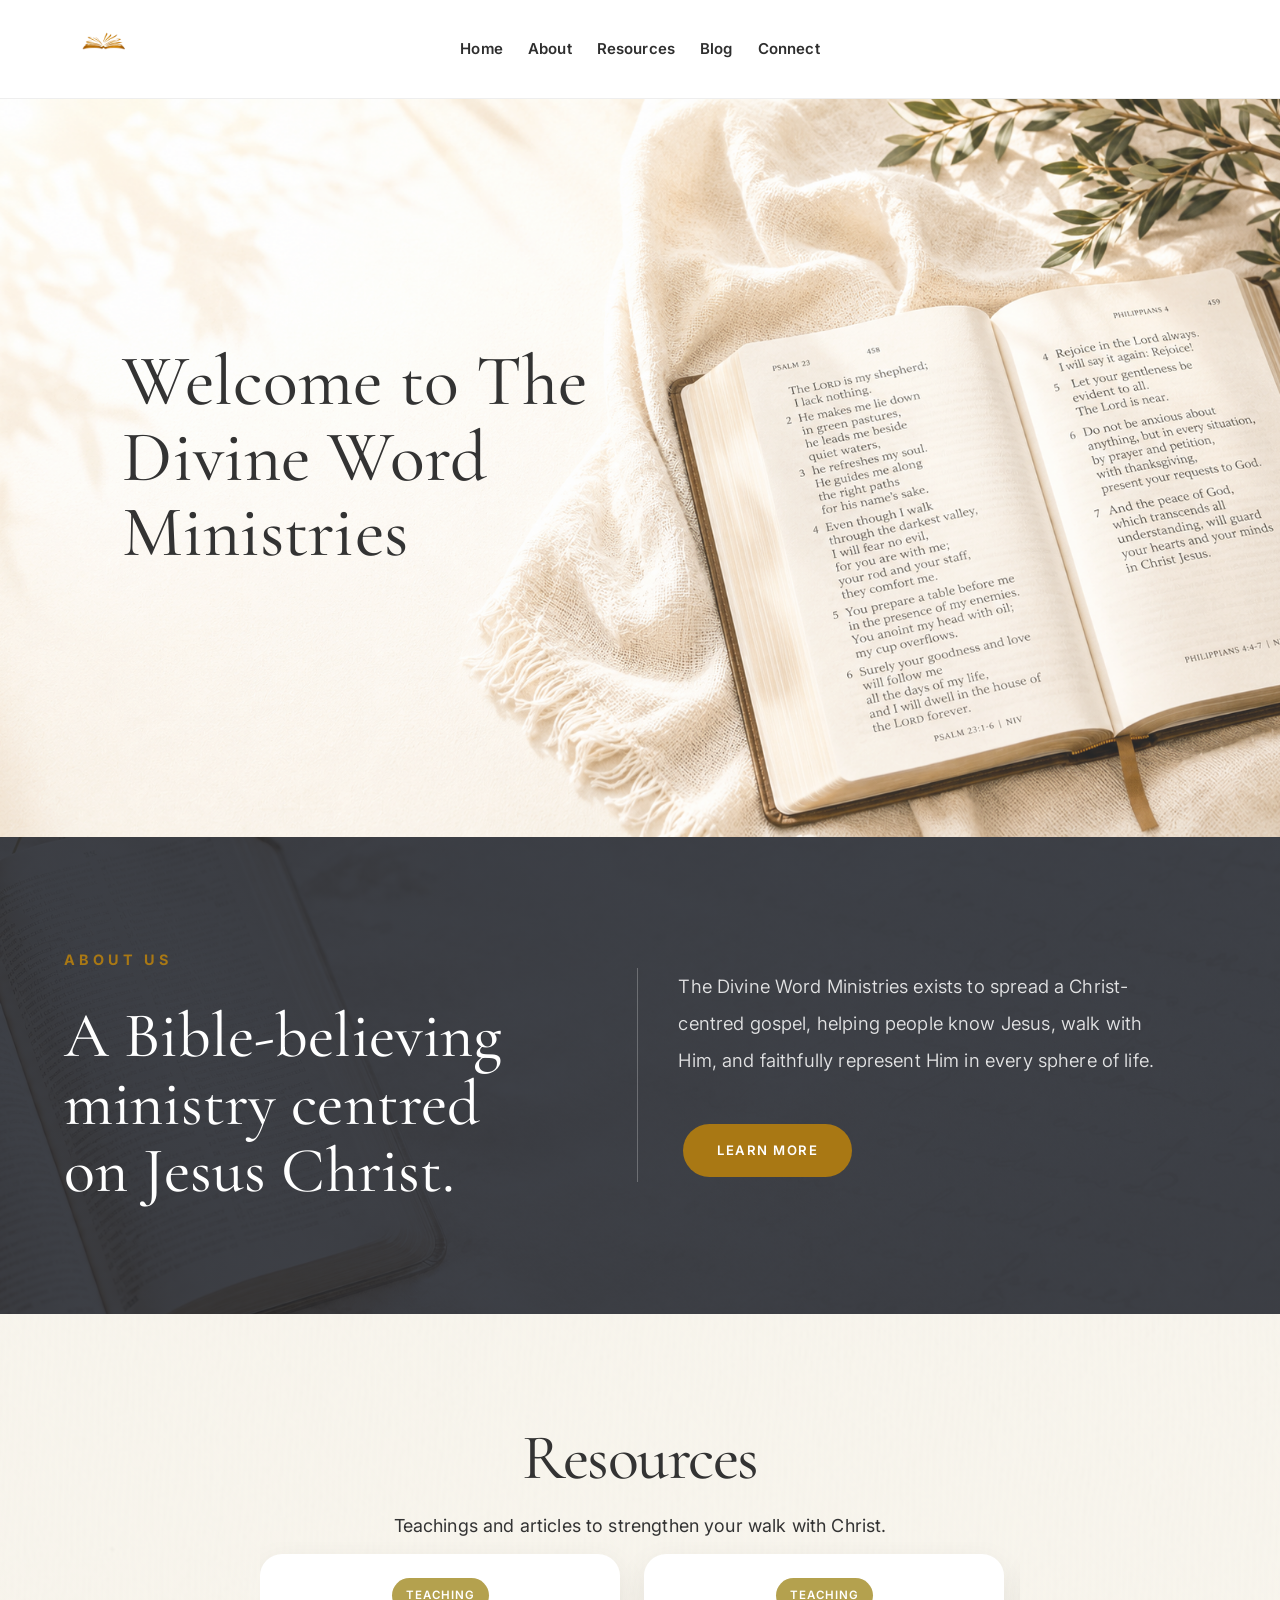
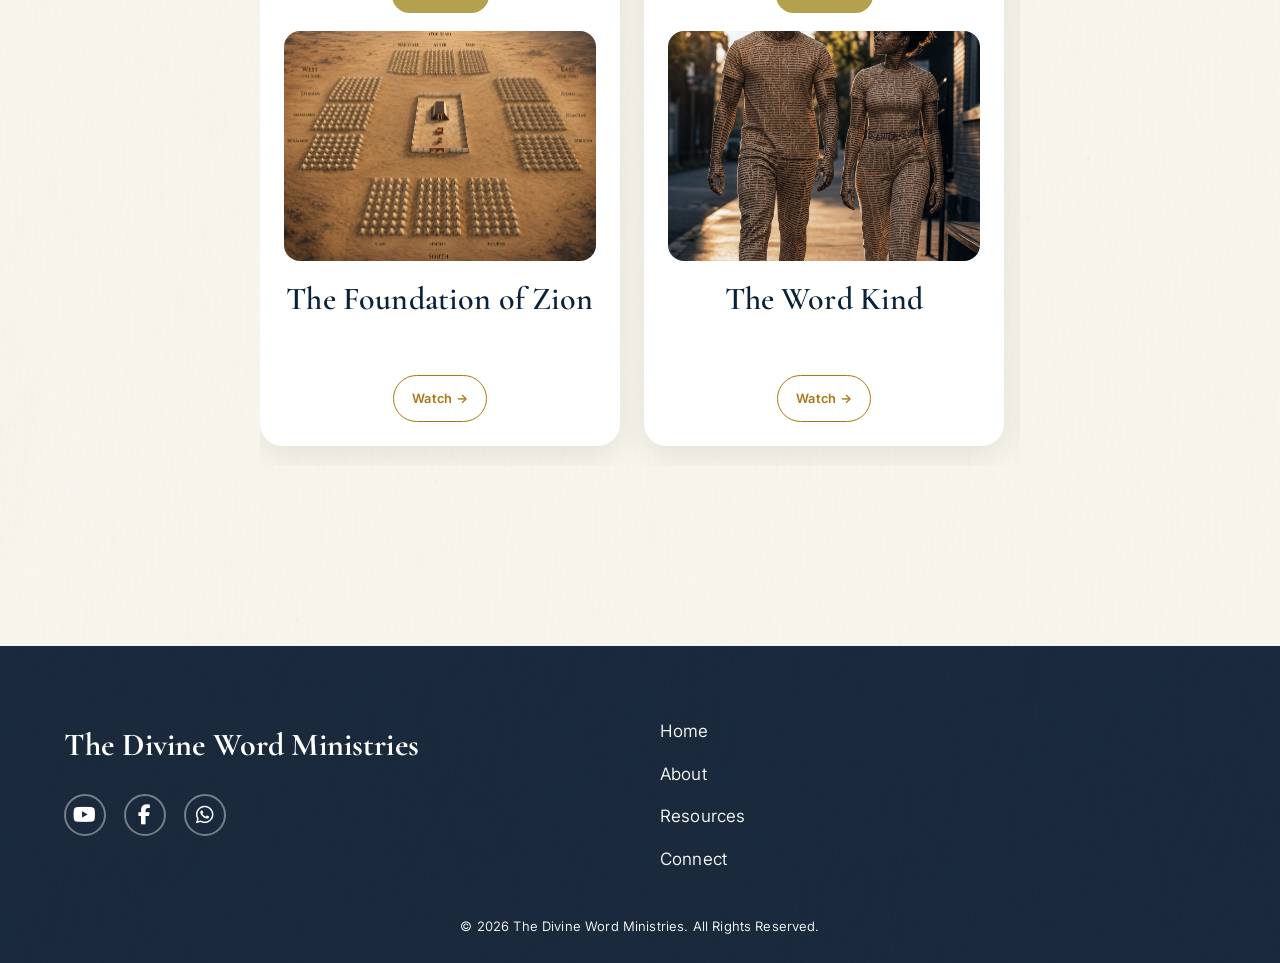
==== commit 164da1d3: "updates" ====
--- a/index.html
+++ b/index.html
@@ -295,8 +295,8 @@
         <div>
              <ul class="footer-links">
                 <li><a href="index.html">Home</a></li>
-                <li><a href="resources.html">Blog</a></li>
-                <li><a href="blog.html">Resources</a></li>
+                <li><a href="about.html">About</a></li>
+                <li><a href="resources.html">Resources</a></li>
                 <li><a href="contact.html">Connect</a></li>
             </ul>
         </div>
--- a/styles.css
+++ b/styles.css
@@ -1156,7 +1156,55 @@
 
 /* ================= MOBILE NAV ================= */
 
-@media (max-width: 768px){
+/* ==========================
+   HOME HERO - MOBILE
+========================== */
+
+@media (max-width:768px){
+
+    /* ==========================================
+   HOME HERO - MOBILE
+========================================== */
+
+@media (max-width:768px){
+
+    .hero-home{
+
+        height:72vh;
+        min-height:560px;
+
+        padding:40px 30px;
+
+        justify-content:center;
+        text-align:center;
+
+        background:
+            linear-gradient(
+                rgba(170,123,3,.18),
+                rgba(170,123,3,.18)
+            ),
+            url("images/heroMobile.png") center center/cover no-repeat;
+    }
+
+    .hero-home .hero-content{
+
+        max-width:340px;
+        margin:0 auto;
+    }
+
+    .hero-home h1{
+
+        font-size:2.6rem;
+        line-height:1.15;
+    }
+
+}
+
+    .hero-home p{
+
+        font-size:1rem;
+    }
+
 
     .nav-container{
         display:flex;
@@ -1177,28 +1225,46 @@
     }
 
     .menu-btn{
-        display:flex;
-        justify-content:center;
-        align-items:center;
-
-        width:42px;
-        height:42px;
-
-        border-radius:50%;
-        background:white;
-        color:var(--gold);
-
-        cursor:pointer;
-
-        box-shadow:0 5px 15px rgba(0,0,0,.08);
-
-        transition:.3s;
-    }
-
-    .menu-btn:hover{
-        background:var(--gold);
-        color:white;
-    }
+    width:42px;
+    height:42px;
+    display:flex;
+    justify-content:center;
+    align-items:center;
+    cursor:pointer;
+}
+
+.menu-btn span,
+.menu-btn span::before,
+.menu-btn span::after{
+    display:block;
+    width:24px;
+    height:2px;
+    background:#041627;
+    border-radius:2px;
+    position:relative;
+    transition:.3s;
+}
+
+.menu-btn span::before,
+.menu-btn span::after{
+    content:"";
+    position:absolute;
+    left:0;
+}
+
+.menu-btn span::before{
+    top:-7px;
+}
+
+.menu-btn span::after{
+    top:7px;
+}
+
+.menu-btn:hover span,
+.menu-btn:hover span::before,
+.menu-btn:hover span::after{
+    background:var(--gold);
+}
 
     nav{
 
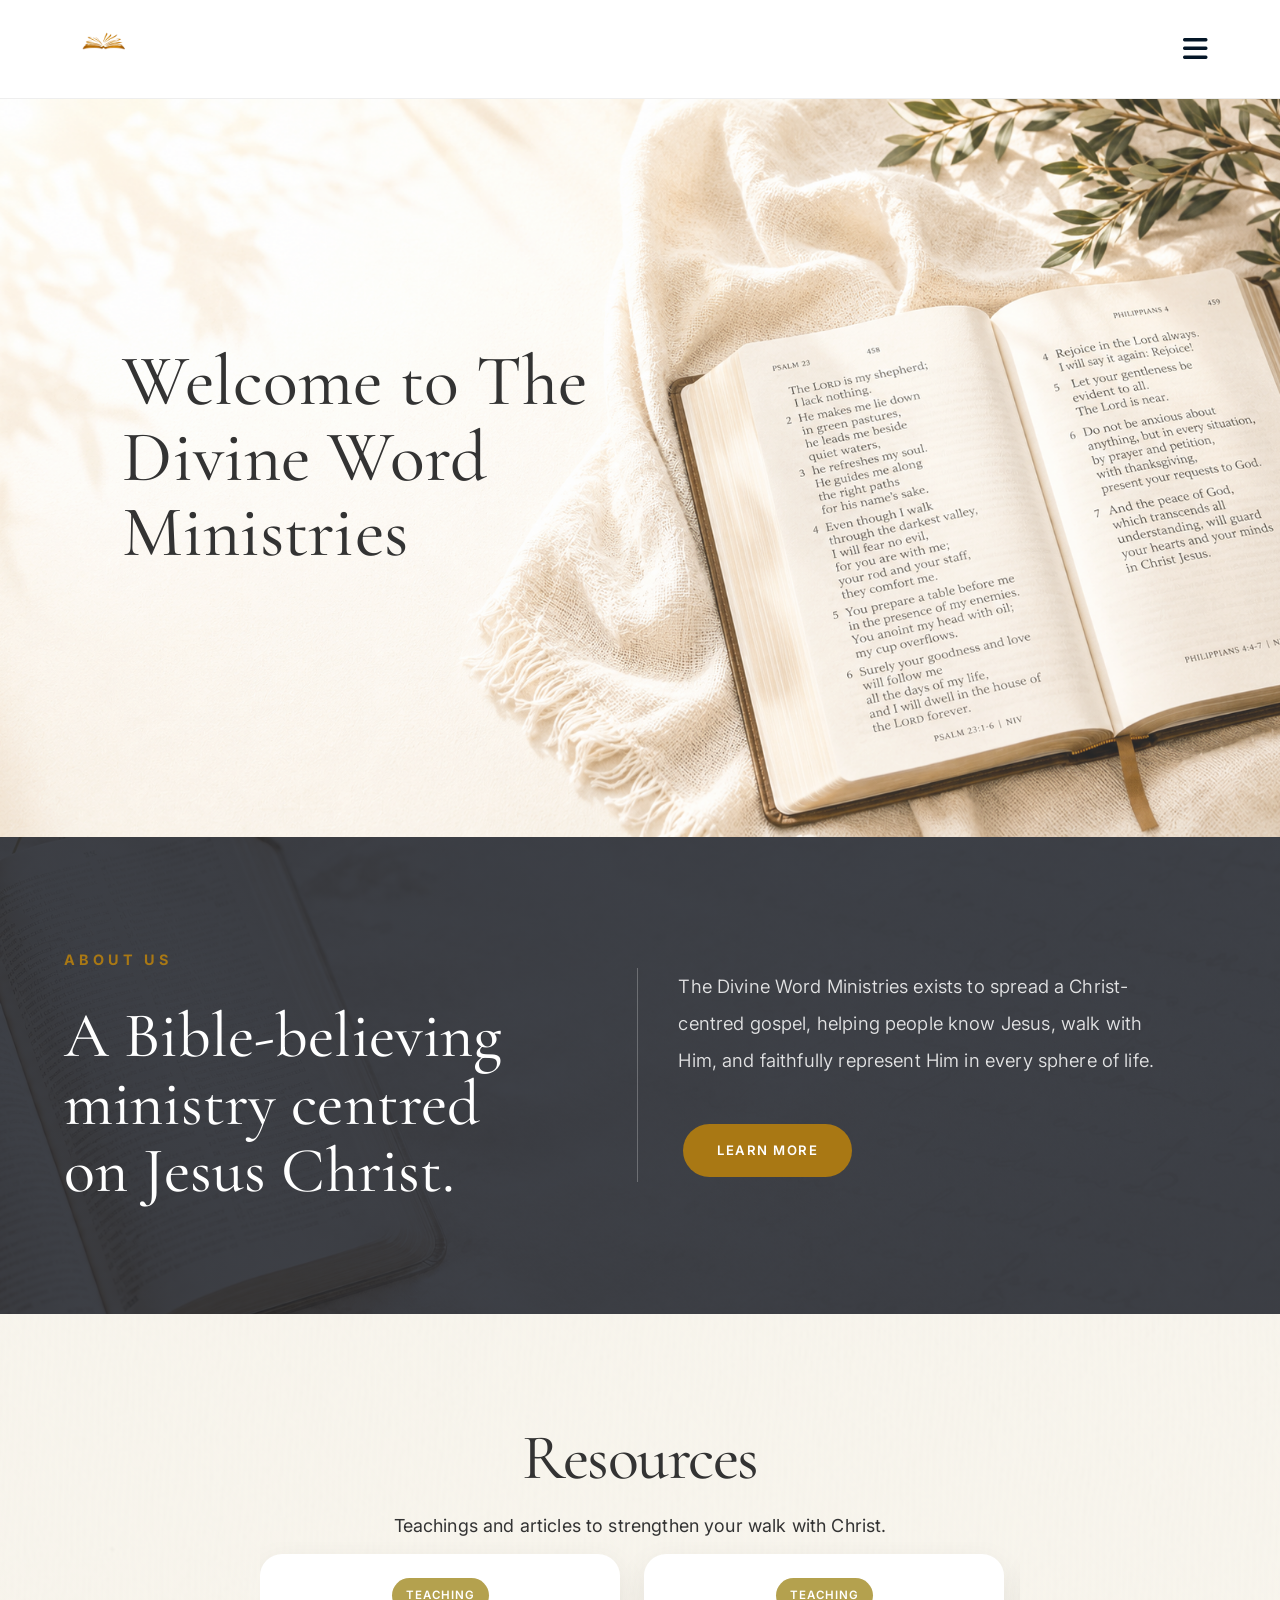
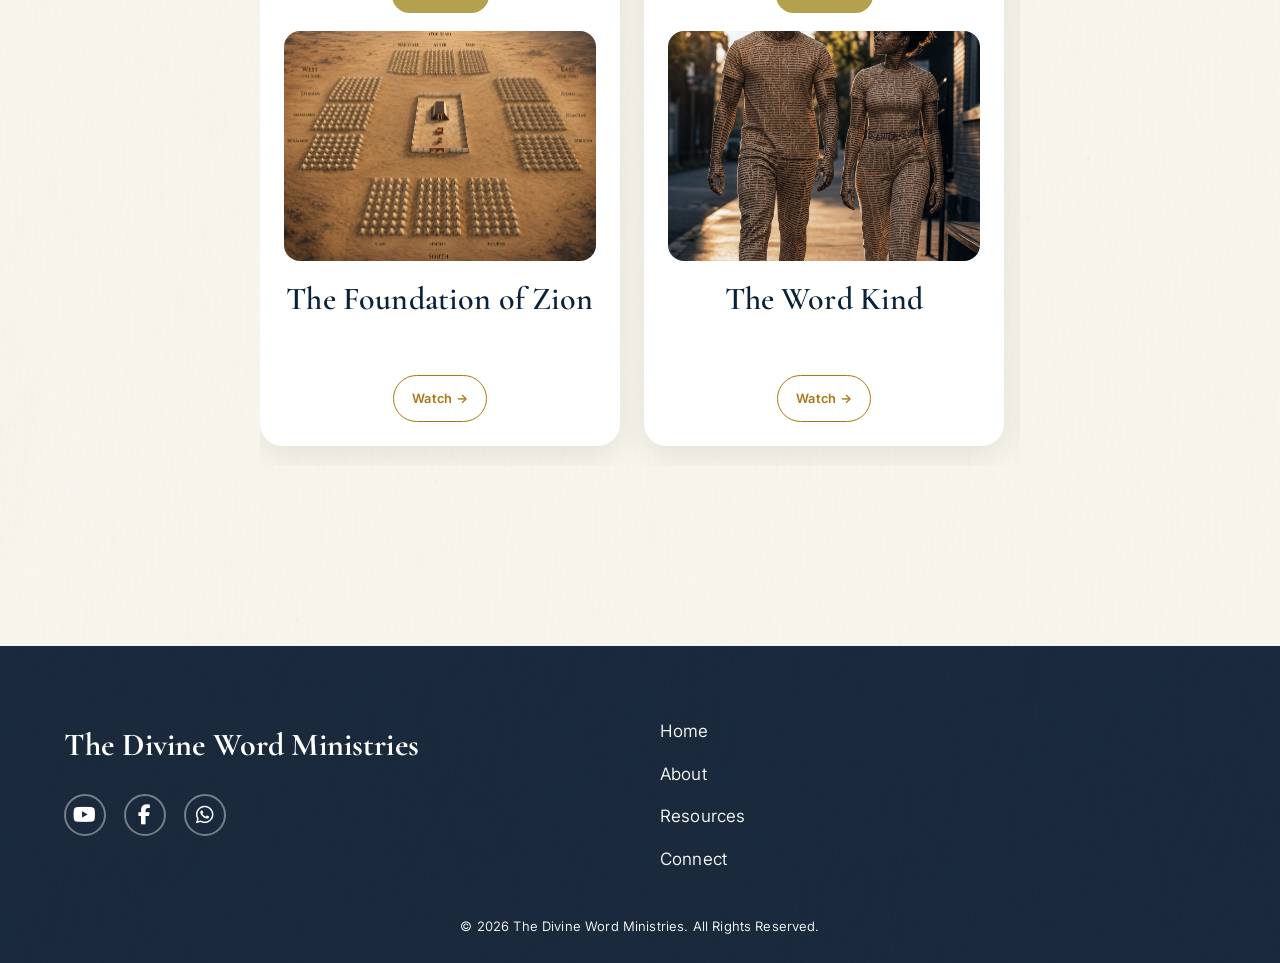
==== commit 8d485901: "updates" ====
--- a/index.html
+++ b/index.html
@@ -86,7 +86,7 @@
 
             <button class="menu-btn" aria-label="Open menu">
     <i class="fas fa-bars"></i>
-    <span>Menu</span>
+
 </button>
 
         </div>
--- a/styles.css
+++ b/styles.css
@@ -1162,12 +1162,6 @@
 
 @media (max-width:768px){
 
-    /* ==========================================
-   HOME HERO - MOBILE
-========================================== */
-
-@media (max-width:768px){
-
     .hero-home{
 
         height:72vh;
@@ -1227,10 +1221,24 @@
     .menu-btn{
     width:42px;
     height:42px;
+
     display:flex;
     justify-content:center;
     align-items:center;
+
+    background:none;
+    border:none;
+
     cursor:pointer;
+
+    color:#041627;
+    font-size:28px;
+
+    transition:.3s ease;
+}
+
+.menu-btn:hover{
+    color:var(--gold);
 }
 
 .menu-btn span,
@@ -1260,11 +1268,6 @@
     top:7px;
 }
 
-.menu-btn:hover span,
-.menu-btn:hover span::before,
-.menu-btn:hover span::after{
-    background:var(--gold);
-}
 
     nav{
 
@@ -1322,8 +1325,6 @@
         font-size:13px;
     }
 
-}
-
 @keyframes fadeMenu{
 
     from{
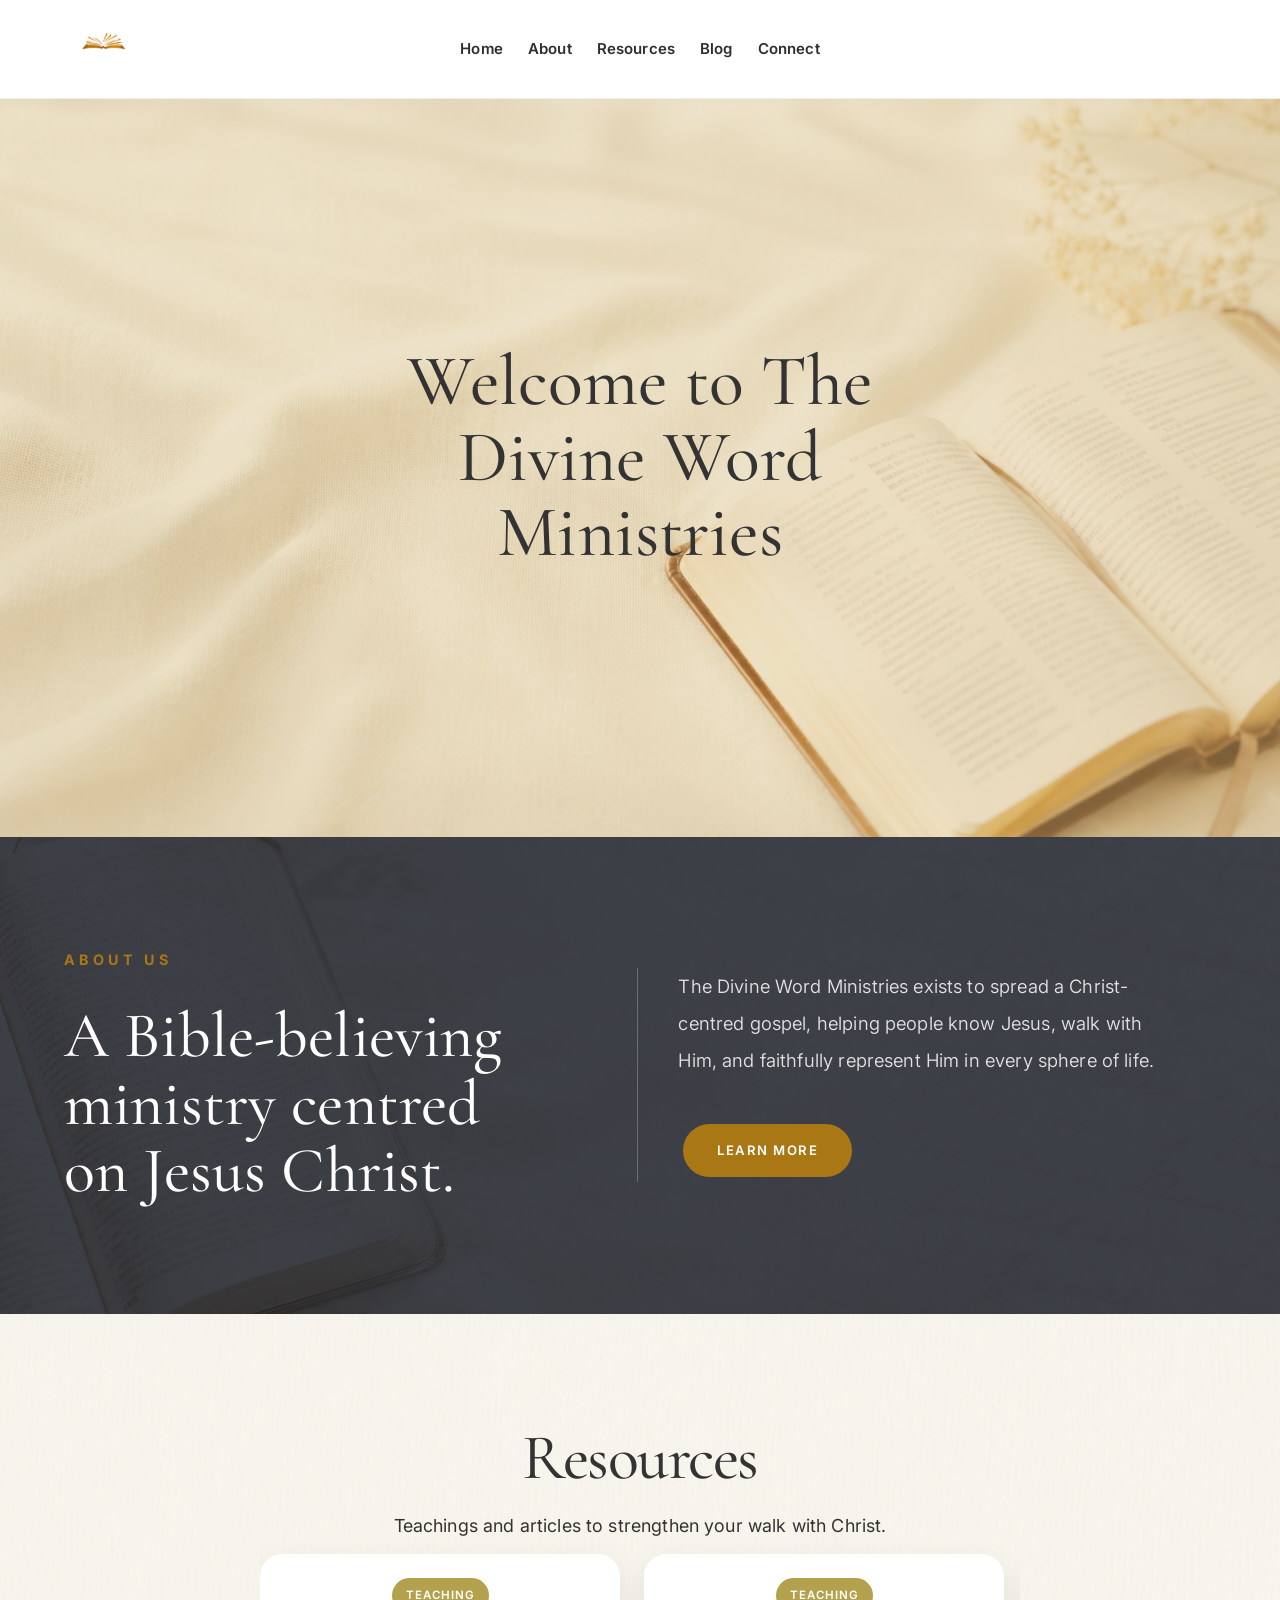
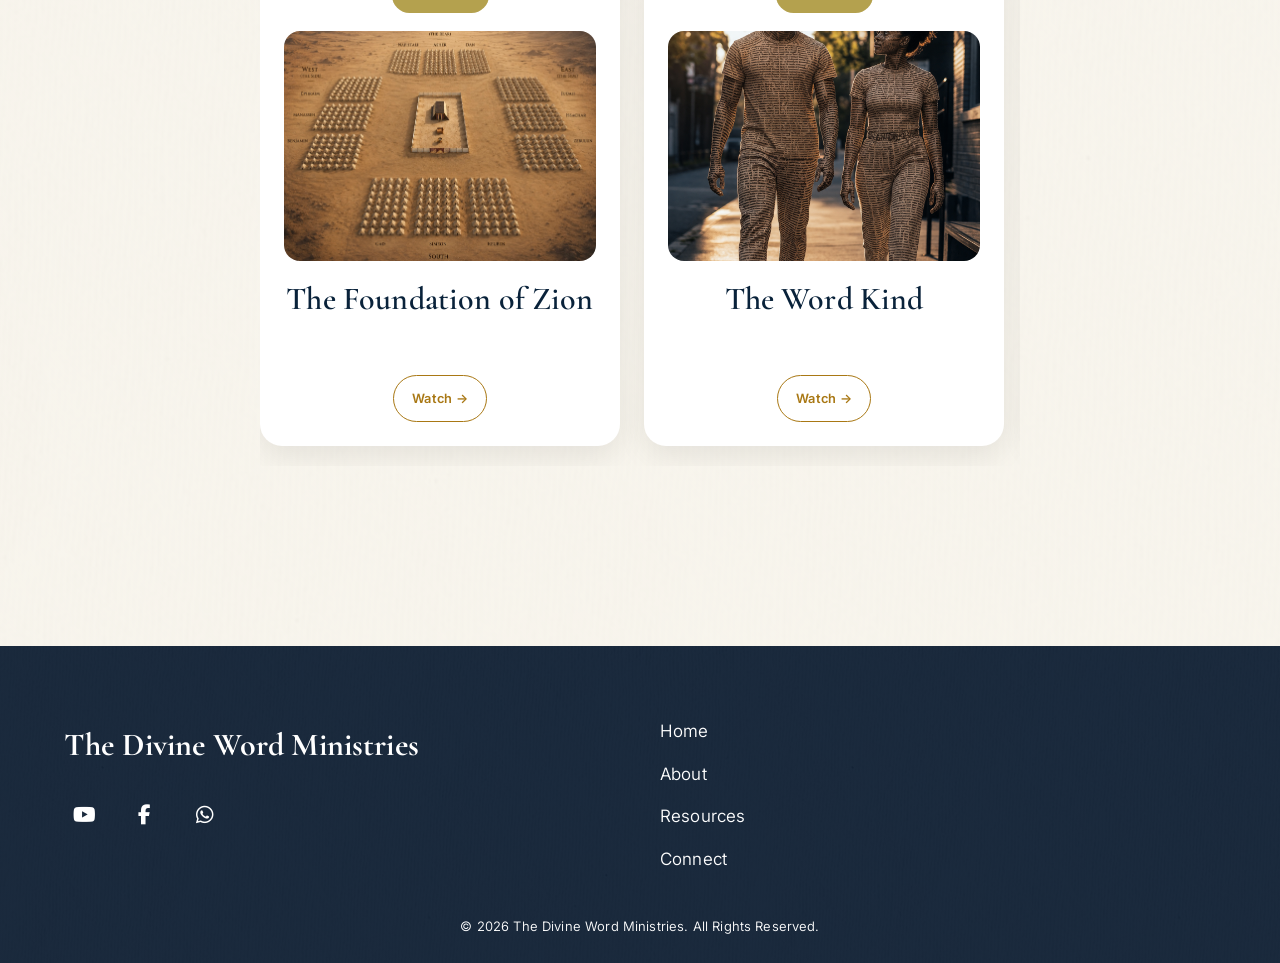
==== commit c23b819a: "updates" ====
--- a/index.html
+++ b/index.html
@@ -16,18 +16,26 @@
    HOME PAGE HERO ONLY
 ========================================== */
 
-.hero-home{
-    position:relative;
-    display:flex;
-    align-items:center;
-    justify-content:flex-start;
-    text-align:left;
-    padding:0 8%;
-    height:82vh;
-    min-height:650px;
-
-    background:
-        url("images/hero.png") center center/cover no-repeat;
+@media (max-width:768px){
+
+    .hero-home{
+
+        height:75vh;
+        min-height:550px;
+
+          background:
+            linear-gradient(
+                rgba(255,255,255,.35),
+                rgba(255,255,255,.35)
+            ),
+            url("images/heroMobile.png") 75% center / cover no-repeat;
+
+        justify-content:center;
+        text-align:center;
+        padding:0 25px;
+        background-position:70% center;
+    }
+
 }
 
 /* Optional dark overlay so text is readable */
--- a/styles.css
+++ b/styles.css
@@ -840,7 +840,6 @@
     color:white;
     font-size:20px;
     text-decoration:none;
-    border:2px solid rgba(255,255,255,0.4);
     transition:0.3s ease;
 }
 
@@ -1154,6 +1153,10 @@
     }
 }
 
+.menu-btn{
+    display:none;
+}
+
 /* ================= MOBILE NAV ================= */
 
 /* ==========================
@@ -1192,7 +1195,7 @@
         line-height:1.15;
     }
 
-}
+
 
     .hero-home p{
 
@@ -1221,51 +1224,19 @@
     .menu-btn{
     width:42px;
     height:42px;
-
     display:flex;
     justify-content:center;
     align-items:center;
-
     background:none;
     border:none;
-
     cursor:pointer;
-
     color:#041627;
     font-size:28px;
-
     transition:.3s ease;
 }
 
 .menu-btn:hover{
     color:var(--gold);
-}
-
-.menu-btn span,
-.menu-btn span::before,
-.menu-btn span::after{
-    display:block;
-    width:24px;
-    height:2px;
-    background:#041627;
-    border-radius:2px;
-    position:relative;
-    transition:.3s;
-}
-
-.menu-btn span::before,
-.menu-btn span::after{
-    content:"";
-    position:absolute;
-    left:0;
-}
-
-.menu-btn span::before{
-    top:-7px;
-}
-
-.menu-btn span::after{
-    top:7px;
 }
 
 
@@ -1325,6 +1296,9 @@
         font-size:13px;
     }
 
+}
+
+
 @keyframes fadeMenu{
 
     from{
@@ -1337,4 +1311,4 @@
         transform:translateY(0);
     }
 
-}+}
